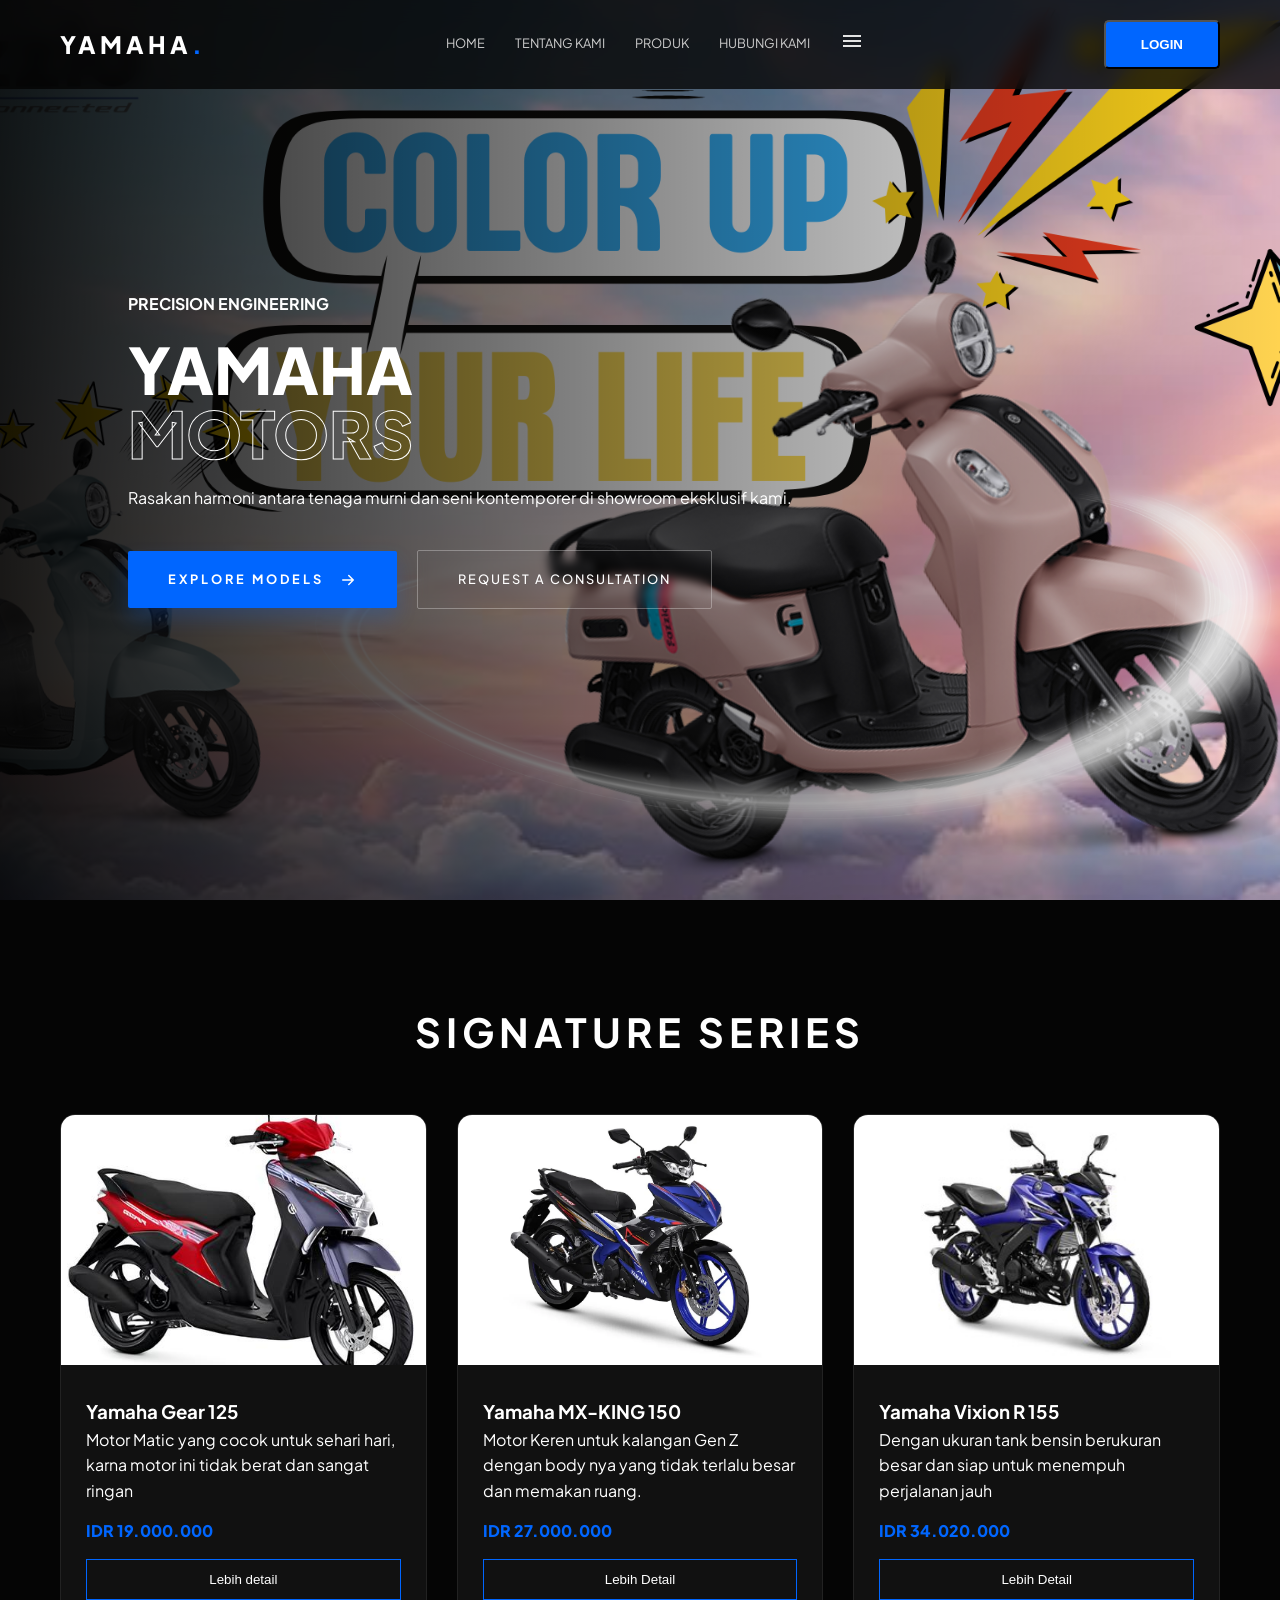
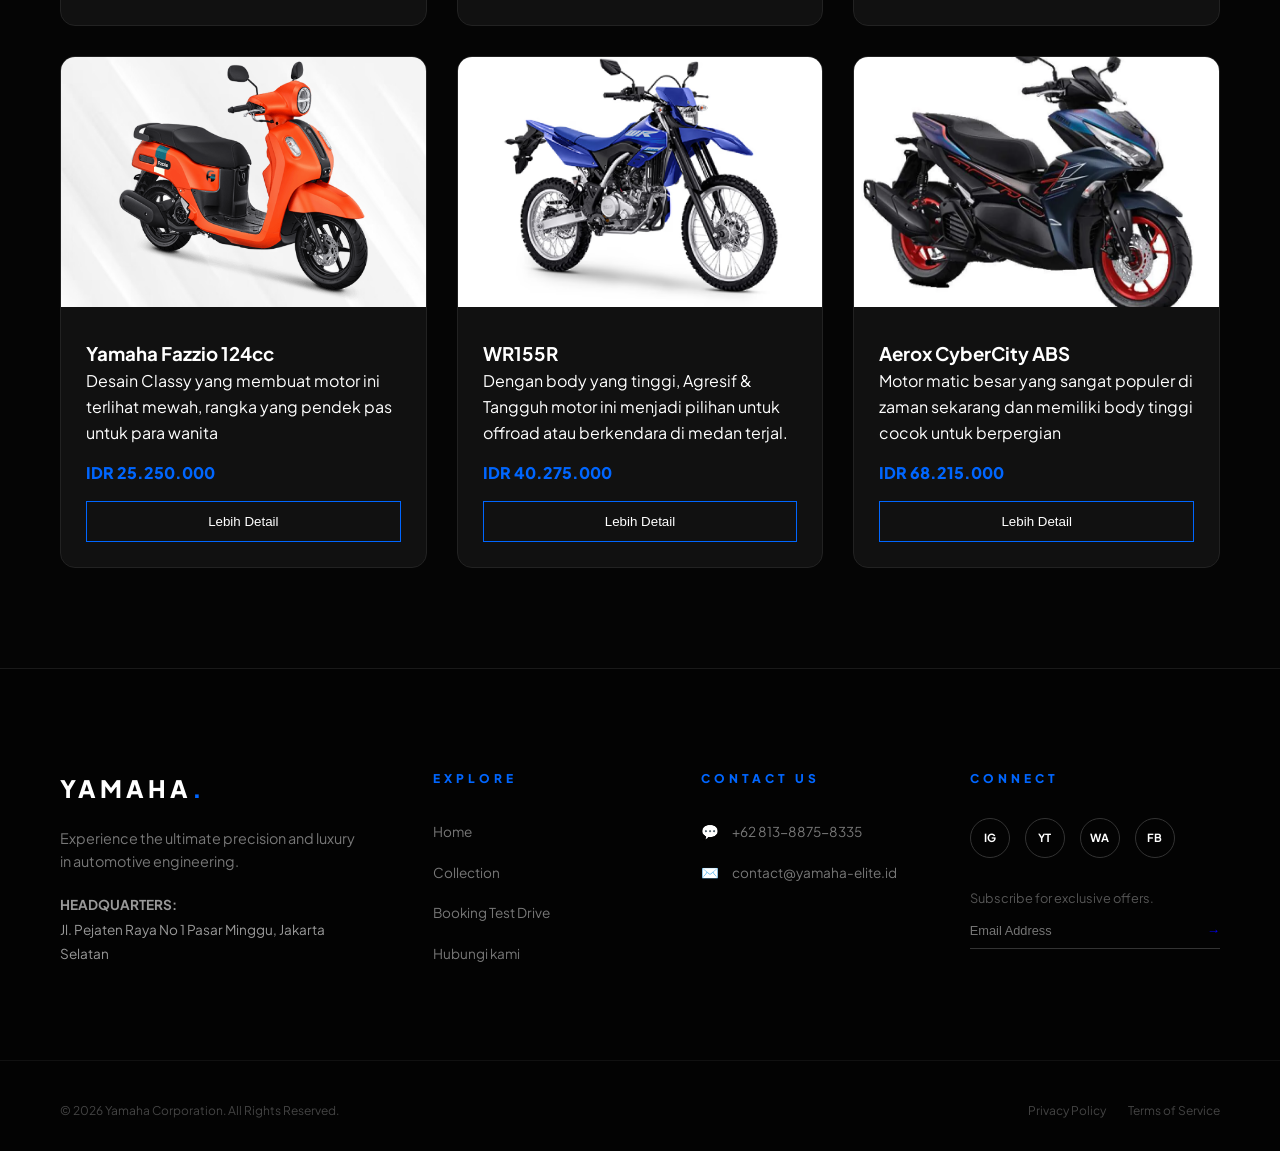
==== index.html @ 3f8aea3e "Add files via upload" ====
<!DOCTYPE html>
<html lang="id">
<head>
    <meta charset="UTF-8">
    <meta name="viewport" content="width=device-width, initial-scale=1.0">
    <title>Dealer Yamaha | Revs Up</title>
    <link rel="stylesheet" href="style.css">
    <link rel="icon" type="image/png" href="z gambar aset/Logo.png" >
    <link href="https://fonts.googleapis.com/css2?family=Plus+Jakarta+Sans:wght@300;400;700;800&display=swap" rel="stylesheet">
    <link rel="stylesheet" href="https://fonts.googleapis.com/css2?family=Material+Symbols+Outlined:opsz,wght,FILL,GRAD@20..48,100..700,0..1,-50..200&icon_names=menu" />
  
</head>
<body>

   <!-------------------------------------
    |          Navbar Web                |
    -------------------------------------->
    <nav class="navbar">
        <div class="nav-container">
            <div class="logo">YAMAHA<span>.</span></div>
            <ul class="nav-links">         
                <li class="hideOnMObile"><a href="#home">Home</a></li>
                <li class="hideOnMObile"><a href="indek.html">Tentang Kami</a></li>
                <li class="hideOnMObile"><a href="#catalog">Produk</a></li>
                <li class="hideOnMObile"><a href="https://linktr.ee/revsup">Hubungi Kami</a></li>
                <li class="hideOnDekstop" onclick = showSidebar()><a href="#"><svg xmlns="http://www.w3.org/2000/svg" height="24px" viewBox="0 -960 960 960" width="24px" fill="#e3e3e3"><path d="M120-240v-80h720v80H120Zm0-200v-80h720v80H120Zm0-200v-80h720v80H120Z"/></svg></a></li>
            </ul>
            <button class="btn-login hideOnMObile" id="btn-open">LOGIN</button>
        </div>
    </nav>

    <!-------------------------------------
    |          Sidebar Web in Mobile       |
    -------------------------------------->
    <nav class="sidebar"> 
        <ul>
                <li class="hideOnDekstop" onclick = hideSidebar()><a href="#"></a><svg xmlns="http://www.w3.org/2000/svg" height="24px" viewBox="0 -960 960 960" width="24px" fill="#e3e3e3"><path d="m256-200-56-56 224-224-224-224 56-56 224 224 224-224 56 56-224 224 224 224-56 56-224-224-224 224Z"/></svg><li>       
                <li ><a href="#home">Home</a></li>
                <li><a href="indek.html">Tentang Kami</a></li>
                <li><a href="#catalog">Produk</a></li>
                <li><a href="https://linktr.ee/revsup">Hubungi Kami</a></li>
        </ul>
            <button class="btn-login hideOnDekstop" id="btn-open">LOGIN</button>
    </nav>



    <!-------------------------------------
    |          Login MOdal                |
    -------------------------------------->
<div id="loginModal" class="modal">
  <div class="modal-content" id="ModalContent">
    <span class="close-btn">&times;</span>
        <div class="kartu-depan">  
                <h2>Login</h2>
                <input type="email" placeholder="Email" id="email" required>
                <input type="password" placeholder="Password" id="password" required>
                    <p>Belum punya akun?
                        <a href="#" onclick="flipcard()">Daftar</a>
                    </p>
                    <br>
            <button type="submit" class="login-submit" id="bisa-masuk">Masuk</button>
    </div>
  </div>
</div>


    <!---------------------------------------
    |          Tampilan Utama               |
    ---------------------------------------->
    <section class="hero" id="home">
        <div class="hero-overlay"></div>
        <div class="hero-content">
            <h4 class="tagline">PRECISION ENGINEERING</h4>
            <h1>YAMAHA <br> <span class="outline">MOTORS</span></h1>
            <p>Rasakan harmoni antara tenaga murni dan seni kontemporer di showroom eksklusif kami.</p>
           <div class="hero-btns">
             <a href="#catalog" class="btn-premium-cta">
                <span>EXPLORE MODELS</span>
                    <svg viewBox="0 0 24 24" fill="none" xmlns="http://www.w3.org/2000/svg">
                        <path d="M5 12H19M19 12L13 6M19 12L13 18" stroke="currentColor" 
                        stroke-width="2" stroke-linecap="round" stroke-linejoin="round"/>
                    </svg>
                    </a>
                <a href="#order" class="btn-outline-cta">REQUEST A CONSULTATION</a>
             </div>
        </div>
    </section>
    <!-----------------------------------------------
    |          End of Tampilan Utama                |
    ------------------------------------------------>



    <!--------------------------------------------
    |          Catalog Dan Produk                |
    --------------------------------------------->
    <section class="catalog" id="catalog">
        <div class="container">
            <h2 class="section-title">SIGNATURE SERIES</h2>
            <div class="product-grid">
                <div class="card">
                    <div class="card-img">
                        <img src="z gambar aset/yamaha gear 125 (1).jpeg" alt="YZF-R1M">
                    </div>
                    <div class="card-body">
                        <h3>Yamaha Gear 125</h3>
                        <p>Motor Matic yang cocok untuk sehari hari, karna motor ini tidak berat dan sangat ringan</p>
                        <span class="price">IDR 19.000.000</span>
                      <form action="https://www.yamaha-motor.co.id/product/gear-125/">
                        <button class="btn-buy" type="submit">Lebih detail</button>
                      </form>
                        
                    </div>
                </div>
                <div class="card">
                    <div class="card-img">
                        <img src="z gambar aset/MXKing150-Biru-ezgif.com-crop.jpg" alt="MT-09">
                    </div>
                    <div class="card-body">
                        <h3>Yamaha MX-KING 150</h3>
                        <p>Motor Keren untuk kalangan Gen Z dengan body nya yang tidak terlalu besar dan memakan ruang.</p>
                        <span class="price">IDR 27.000.000</span>
                        <form action="https://www.yamaha-motor.co.id/product/mx-king-150/?event=online&note=SEM&product=Filano">
                            <button class="btn-buy" type="submit">Lebih Detail</button>
                        </form>
                    </div>
                </div>
                <div class="card">
                    <div class="card-img">
                        <img src="z gambar aset/perubahan-penyegaran-yamaha-vixion_169.jpeg" alt="MT-09">
                    </div>
                    <div class="card-body">
                        <h3>Yamaha Vixion R 155</h3>
                        <p>Dengan ukuran tank bensin berukuran besar dan siap untuk menempuh perjalanan jauh</p>
                        <span class="price">IDR 34.020.000</span>
                        <form action="https://www.yamaha-motor.co.id/product/vixion/?event=online&note=SEM&product=Filano">
                            <button class="btn-buy">Lebih Detail</button>
                        </form>
                    </div>
                </div>
                <div class="card">
                    <div class="card-img">
                        <img src="z gambar aset/Faz-Neo-2.png" alt="MT-09">
                    </div>
                    <div class="card-body">
                        <h3>Yamaha Fazzio 124cc</h3>
                        <p>Desain Classy yang membuat motor ini terlihat mewah, rangka yang pendek pas untuk para wanita</p>
                        <span class="price">IDR 25.250.000</span>
                    <form action="https://www.yamaha-motor.co.id/product/aerox-alpha/">
                        <button class="btn-buy">Lebih Detail</button>
                    </form>
                    </div>
                </div>
                <div class="card">
                    <div class="card-img">
                        <img src="z gambar aset/yamaha-wr155-r-color-760606.avif" alt="MT-09">
                    </div>
                    <div class="card-body">
                        <h3>WR155R</h3>
                        <p>Dengan body yang tinggi, Agresif & Tangguh motor ini menjadi pilihan untuk offroad atau berkendara di medan terjal.</p>
                        <span class="price">IDR 40.275.000</span>
                      <form action="https://www.yamaha-motor.co.id/product/wr155r/">  
                        <button class="btn-buy">Lebih Detail</button>
                      </form>
                    </div>
                </div>
                <div class="card">
                    <div class="card-img">
                        <img src="z gambar aset/Aerox Turbo Alpha.webp" alt="MT-09">
                    </div>
                    <div class="card-body">
                        <h3>Aerox CyberCity ABS</h3>
                        <p>Motor matic besar yang sangat populer di zaman sekarang dan memiliki body tinggi cocok untuk berpergian</p>
                        <span class="price">IDR 68.215.000</span>
                       <form action="https://www.yamaha-motor.co.id/product/aerox-alpha/">
                        <button class="btn-buy">Lebih Detail</button>
                        </form>
                    </div>
                </div>
            </div>
        </div>
    </section>
    <!-------------------------------------
    |          End of Catalog             |
    -------------------------------------->


    <!--Pemesanan-->
   


    <!-------------------------------------------
    |          Footer dan Penutup               |
    --------------------------------------------->
<footer class="footer">
    <div class="container footer-container">
        <div class="footer-col brand-info">
            <div class="logo">YAMAHA<span>.</span></div>
            <p class="brand-tagline">Experience the ultimate precision and luxury in automotive engineering.</p>
            <div class="address-box">
                <p><strong>HEADQUARTERS:</strong></p>
                <p>Jl. Pejaten Raya No 1 Pasar Minggu, Jakarta Selatan</p>
            </div>
        </div>

        <div class="footer-col">
            <h4>EXPLORE</h4>
            <ul class="footer-links">
                <li><a href="#home">Home</a></li>
                <li><a href="#catalog">Collection</a></li>
                <li><a href="#order">Booking Test Drive</a></li>
                <li><a href="https://wa.me/6281388758335">Hubungi kami</a></li>
            </ul>
        </div>

        <div class="footer-col">
            <h4>CONTACT US</h4>
            <ul class="contact-list">
               
                <li>
                    <span class="icon">💬</span>
                    <a href="https://wa.me/6281388758335">+62 813-8875-8335</a>
                </li>
                <li>
                    <span class="icon">✉️</span>
                    <a href="mailto:contact@yamaha-elite.id">contact@yamaha-elite.id</a>
                </li>
            </ul>
        </div>

        <div class="footer-col">
            <h4>CONNECT</h4>
            <div class="social-icons">
                <a href="#" class="social-link" title="Instagram">IG</a>
                <a href="#" class="social-link" title="YouTube">YT</a>
                <a href="https://wa.me/6281388758835" class="social-link" title="WhatsApp">WA</a>
                <a href="#" class="social-link" title="Facebook">FB</a>
            </div>
            <p class="newsletter-text">Subscribe for exclusive offers.</p>
            <div class="newsletter-input">
                <input type="email" placeholder="Email Address">
                <button> <a href="https://wa.me/6281388758835">→</a></button>
            </div>
        </div>
    </div>

    <div class="footer-bottom">
        <div class="container bottom-flex">
            <p>&copy; 2026 Yamaha Corporation. All Rights Reserved.</p>
            <div class="legal-links">
                <a href="#">Privacy Policy</a>
                <a href="#">Terms of Service</a>
            </div>
        </div>
    </div>
</footer>

    

    <!-------------------------------------
    |          Area JavaSricpt              |
    -------------------------------------->

   
    <script src="xml.js"></script>
    <script src="xlm.js"></script>
</script>
</body>
</html>
---- style.css ----
/* Responsive Mobile */
/* Dekstop or Laptop */
@media (max-width: 1024px){
    .hideOnMObile {
        display: none;
    }
}

/* Tablets */
@media (max-width: 600px){
    
}

/* Mobile Phone */
@media (max-width: 600px){
    .hideOnDekstop {
        display: none;
    }
    .hero-content {
        flex-direction: column;
    }
    .footer {
        grid-template-columns: 1fr;
        gap: 40px;
    }
    .bottom-flex {
        flex-direction: column;
        gap: 20px;
        text-align: center;
    }
}

:root {
    --blue: #0066ff;
    --dark: #050505;
    --gray: #111;
    --text: #fff;
    --biru: #
}

* { 
    margin: 0;
    padding: 0;
    box-sizing: border-box;
}

html {
    scroll-behavior: smooth;
}

body {
    font-family: 'Plus Jakarta Sans', sans-serif;
    background-color: var(--dark);
    color: var(--text);
    line-height: 1.6;
}
.container { max-width: 1200px; 
    margin: 0 auto; 
    padding: 0 20px; 
}

/* Navbar */
.navbar {
    position: fixed; 
    top: 0; 
    width: 100%;
    z-index: 1000;
    padding: 20px 0;
    background: rgba(5, 5, 5, 0.8); 
    backdrop-filter: blur(10px);
}
.nav-container {
    display: flex; 
    justify-content: space-between; 
    align-items: center;
    max-width: 1200px; 
    margin: 0 auto; 
    padding: 0 20px;
}
.logo {
    font-weight: 800;
    letter-spacing: 4px; 
    font-size: 1.5rem; 
}
.logo span {
    color: var(--blue)
}
.nav-links {
    display: flex;
    list-style: none;
    gap: 30px; 
}
.nav-links a {
    text-decoration: none;
    color: #ccc;
    font-size: 0.8rem; 
    text-transform: uppercase; 
    transition: 0.3s; 
}
.nav-links a:hover {
    color: var(--blue); 
}
.btn-login{
    background: var(--blue); 
    color: #fff;
    padding: 15px 35px; 
    text-decoration: none;
    font-weight: 700;
    border-radius: 5px;
    display: inline-block;
}

/* Sidebar Nav */
.sidebar {
    position: fixed;
    top: 0;
    right: 0;
    height: 100vh;
    width: 250px;
    z-index: 9999;
    background: rgba(5, 5, 5, 0.8);
    backdrop-filter: blur(10px);
    display: none;
    flex-direction: column;
    align-items: flex-start;
    justify-content: flex-start;
}

.sidebar ul {
    width: 100%;
    list-style: none;
    flex-direction: column;
    margin-top: 100%;
    margin-left: 50px;
}

.sidebar a {
    width: 100%;
    text-decoration: none;
    gap: 10px;
    color: var(--text);
}

.sidebar li {
    margin-bottom: 50px;
}

.sidebar button {
    margin-left: 50px;
}



/*Login modal */
/* Sembunyikan modal secara default */
.modal {
 display: none; 
  position: fixed;
  z-index: 9999;
  left: 0;
  top: 0;
  width: 100%;
  height: 100%;
  backdrop-filter: blur(8px);
  perspective: 1200px;
}

/* Kotak Form di tengah */
.modal-content {
  background: #00000071;
  margin: 10% auto;
  padding: 40px;
  width: 90%;
  max-width: 400px;
  border-radius: 24px; 
  position: relative;
  box-shadow: 0 20px 25px -5px rgba(0, 0, 0, 0.2), 0 10px 10px -5px rgba(0, 0, 0, 0.1);
  border: 1px solid rgba(255, 255, 255, 0.3);
  animation: modalSlideUp 0.4s ease-out;
  transition: transform 0.6s cubic-bezier(0.4, 0, 0.2, 1);
  transform-style: preserve-3d;
}

.is-flipped {
    transform: rotateY('180deg');
}

.modal-content h2 {
    color: #ffffff;
    font-family: 'Segoe UI', Tahoma, Geneva, Verdana, sans-serif;
    font-weight: 700;
    text-align: center;
    margin-bottom: 25px;
    letter-spacing: -0.5px;
}

@keyframes modalSlideUp {
  0% { opacity: 0; transform: scale(0.8) translateY(30px); }
  100% { opacity: 1; transform: scale(1) translateY(0); }
}


/* Tombol Close (X) */
.close-btn {
  position: absolute;
  right: 15px;
  top: 10px;
  font-size: 30px;
  cursor: pointer;
  color: var(--text);
}

/* Input */
.modal-content input {
  width: 100%;
  padding: 0.8rem;
  margin: 10px 0;
  box-sizing: border-box;
  font-size: 16px;
  transition: all 0.3s ease;
  background-color: #f8fafc;
  border: none;
  border-radius: 9px;
}

.modal-content input:focus {
    outline: none;
    border-color: #333;
    background-color: #fff;
    box-shadow: 0 0 4px rgba(0, 0, 0, 0.2);
}

.login-submit {
    background: var(--blue); 
    color: #fff;
    padding: 15px 35px; 
    text-decoration: none;
    font-weight: 700;
    border-radius: 10px;
    display: inline-block;
    transition: transform 0.2s, box-shadow 0.2s;
    
}

.login-submit:hover {
    transform: translateY(-2px);
    box-shadow: 0 10px 15px -3px rgba(59, 130, 246, 0.4);
}

p a  {
    color: var(--gray);
    font-family: 'Segoe UI', Tahoma, Geneva, Verdana, sans-serif;
    color: #0066ff;
    text-decoration: none;
}


/******************************
    Tampilan Utama - Hero Area
*******************************/
.hero {
    height: 100vh;
    display: flex;
    align-items: center;
    background: url('z\ gambar\ aset/Haiqal.png') center/cover no-repeat;
    position: relative; 
    min-height: 80vh;
    background-position: top;
}
.hero-overlay {
    position: absolute; 
    top: 0; 
    left: 0; 
    width: 100%; 
    height: 100%;
    background: linear-gradient(to right, rgba(0,0,0,0.9), transparent);
}
.hero-content {
    position: relative; 
    z-index: 2; 
    padding-left: 10%; 
}
.hero-content h1 {
    font-size: clamp(2rem, 5vw, 4rem); 
    font-weight: 800; 
    line-height: 1; 
    margin: 20px 0; 
}
.outline {
    -webkit-text-stroke: 1px #fff;
    color: transparent; 
    }
.btn-primary { 
    background: var(--blue); color: #fff; 
    padding: 15px 35px; 
    text-decoration: none; 
    font-weight: 700;
    border-radius: 5px;
    display: inline-block;
}

/* Container Tombol */
.hero-btns {
    display: flex;
    gap: 20px;
    align-items: center;
    margin-top: 40px;
    max-height: 80vh;
}

/* Tombol Utama (Solid Blue Glow) */
.btn-premium-cta {
    position: relative;
    display: flex;
    align-items: center;
    gap: 15px;
    background: var(--blue);
    color: #fff;
    padding: 18px 40px;
    text-decoration: none;
    font-size: 0.8rem;
    font-weight: 700;
    letter-spacing: 3px;
    border-radius: 2px; /* Sedikit lengkung saja agar terlihat tegas */
    transition: all 0.4s cubic-bezier(0.25, 1, 0.5, 1);
    box-shadow: 0 10px 20px rgba(0, 102, 255, 0.2);
}
.btn-premium-cta svg {
    width: 18px;
    transition: transform 0.4s ease;
}
.btn-premium-cta:hover {
    transform: translateY(-5px);
    background: #0052cc;
    box-shadow: 0 15px 30px rgba(0, 102, 255, 0.4);
}
.btn-premium-cta:hover svg {
    transform: translateX(8px);
}

/* Tombol Kedua (Outline Minimalis) */
.btn-outline-cta {
    padding: 18px 40px;
    border: 1px solid rgba(255, 255, 255, 0.3);
    color: #fff;
    text-decoration: none;
    font-size: 0.8rem;
    font-weight: 500;
    letter-spacing: 2px;
    border-radius: 2px;
    transition: all 0.4s ease;
    backdrop-filter: blur(5px);
    
}
.btn-outline-cta:hover {
    background: #fff;
    color: #000;
    border-color: #fff;
}


/******************
    Catalog Area
*******************/
.catalog {
    padding: 100px 0; 
    background: var(--dark);
}

.section-title {text-align: center; 
    font-size: 2.5rem;
     margin-bottom: 50px;
      letter-spacing: 5px;
}

.product-grid {
    display: grid;
    grid-template-columns: repeat(auto-fit, minmax(300px, 1fr));
    gap: 30px;
}

.card {
    background: var(--gray);
    border-radius: 15px;
    overflow: hidden;
    border: 1px solid #222; 
}

.card-img img {
     width: 100%; 
    height: 250px;
    object-fit: cover;
    transition: all 0.3s ease;
}

.card-img img:hover {
    transform: scale(1.05);
}

.card-body {
    padding: 25px;
}
.price {
    display: block;
    color: var(--blue);
    font-weight: 800;
    margin: 15px 0;
}
.btn-buy {
    width: 100%;
    padding: 12px;
    background: transparent; 
    border: 1px solid var(--blue); 
    color: #fff;
    cursor: pointer;
    transition: 0.3s;
}
.btn-buy:hover {
    background: var(--blue);
}

/* Order Section */
.order {
    padding: 100px 0;
     background: #080808;

}
.order-flex {display: flex;
    flex-wrap: wrap; 
    gap: 50px;
     align-items: center;
}
.order-info {
    flex: 1;
}
.order-info h2 {
    font-size: 4rem;
    line-height: 1; 
}
.order-form {
    flex: 1; 
    background: var(--gray); 
    padding: 40px; 
    border-radius: 20px; 
}
.order-form input, .order-form select {
    width: 100%; 
    padding: 15px; 
    margin-bottom: 20px;
    background: #1a1a1a;
    border: none;
    color: #fff;
}
.btn-submit {
    width: 100%;
    padding: 15px;
    background: var(--blue);
    border: none;
    color: #fff; 
    font-weight: 700;
    cursor: pointer; 
}

/*****************
    FOOTER STYLES 
******************/
.footer {
    background-color: #030303;
    color: #fff;
    padding: 100px 0 30px;
    border-top: 1px solid #1a1a1a;
}

.footer-container {
    display: grid;
    grid-template-columns: 1.5fr 1fr 1fr 1.2fr;
    gap: 60px;
    margin-bottom: 80px;
}

.footer-col h4 {
    font-size: 0.75rem;
    letter-spacing: 4px;
    text-transform: uppercase;
    margin-bottom: 30px;
    color: var(--blue);
    font-weight: 800;
}

.brand-tagline {
    color: #777;
    font-size: 0.9rem;
    margin: 20px 0;
    max-width: 300px;
}

.address-box p {
    color: #999;
    font-size: 0.85rem;
    line-height: 1.8;
}

/* Links & Lists */
.footer-links, .contact-list {
    list-style: none;
}

.footer-links li, .contact-list li {
    margin-bottom: 15px;
}

.footer-links a, .contact-list a {
    text-decoration: none;
    color: #777;
    font-size: 0.85rem;
    transition: 0.3s ease;
}

.footer-links a:hover, .contact-list a:hover {
    color: var(--blue);
    padding-left: 5px;
}

.contact-list .icon {
    margin-right: 10px;
    font-size: 0.9rem;
}

/* Social Icons */
.social-icons {
    display: flex;
    gap: 15px;
    margin-bottom: 30px;
}

.social-link {
    width: 40px;
    height: 40px;
    border: 1px solid #333;
    display: flex;
    align-items: center;
    justify-content: center;
    border-radius: 50%;
    color: #fff;
    text-decoration: none;
    font-size: 0.7rem;
    font-weight: bold;
    transition: 0.3s;
}

.social-link:hover {
    background: var(--blue);
    border-color: var(--blue);
    transform: translateY(-5px);
}

/* Newsletter Input */
.newsletter-text {
    font-size: 0.8rem;
    color: #555;
    margin-bottom: 15px;
}

.newsletter-input {
    display: flex;
    border-bottom: 1px solid #333;
    padding-bottom: 10px;
}

.newsletter-input input {
    background: transparent;
    border: none;
    color: #fff;
    width: 100%;
    font-size: 0.8rem;
}

.newsletter-input input:focus {
     outline: none; 
}

.newsletter-input button  {
    background: transparent;
    border: none;
    color: var(--blue);
    cursor: pointer;
    font-weight: bold;
    text-decoration: none;
}

.newsletter-input button a {
    text-decoration: none;
}

/* copyright */
.footer-bottom {
    border-top: 1px solid #111;
    padding-top: 40px;
}

.bottom-flex {
    display: flex;
    justify-content: space-between;
    align-items: center;
    font-size: 0.75rem;
    color: #444;
}

.legal-links a {
    color: #444;
    text-decoration: none;
    margin-left: 20px;
    transition: 0.3s;
}

.legal-links a:hover { color: #fff; }
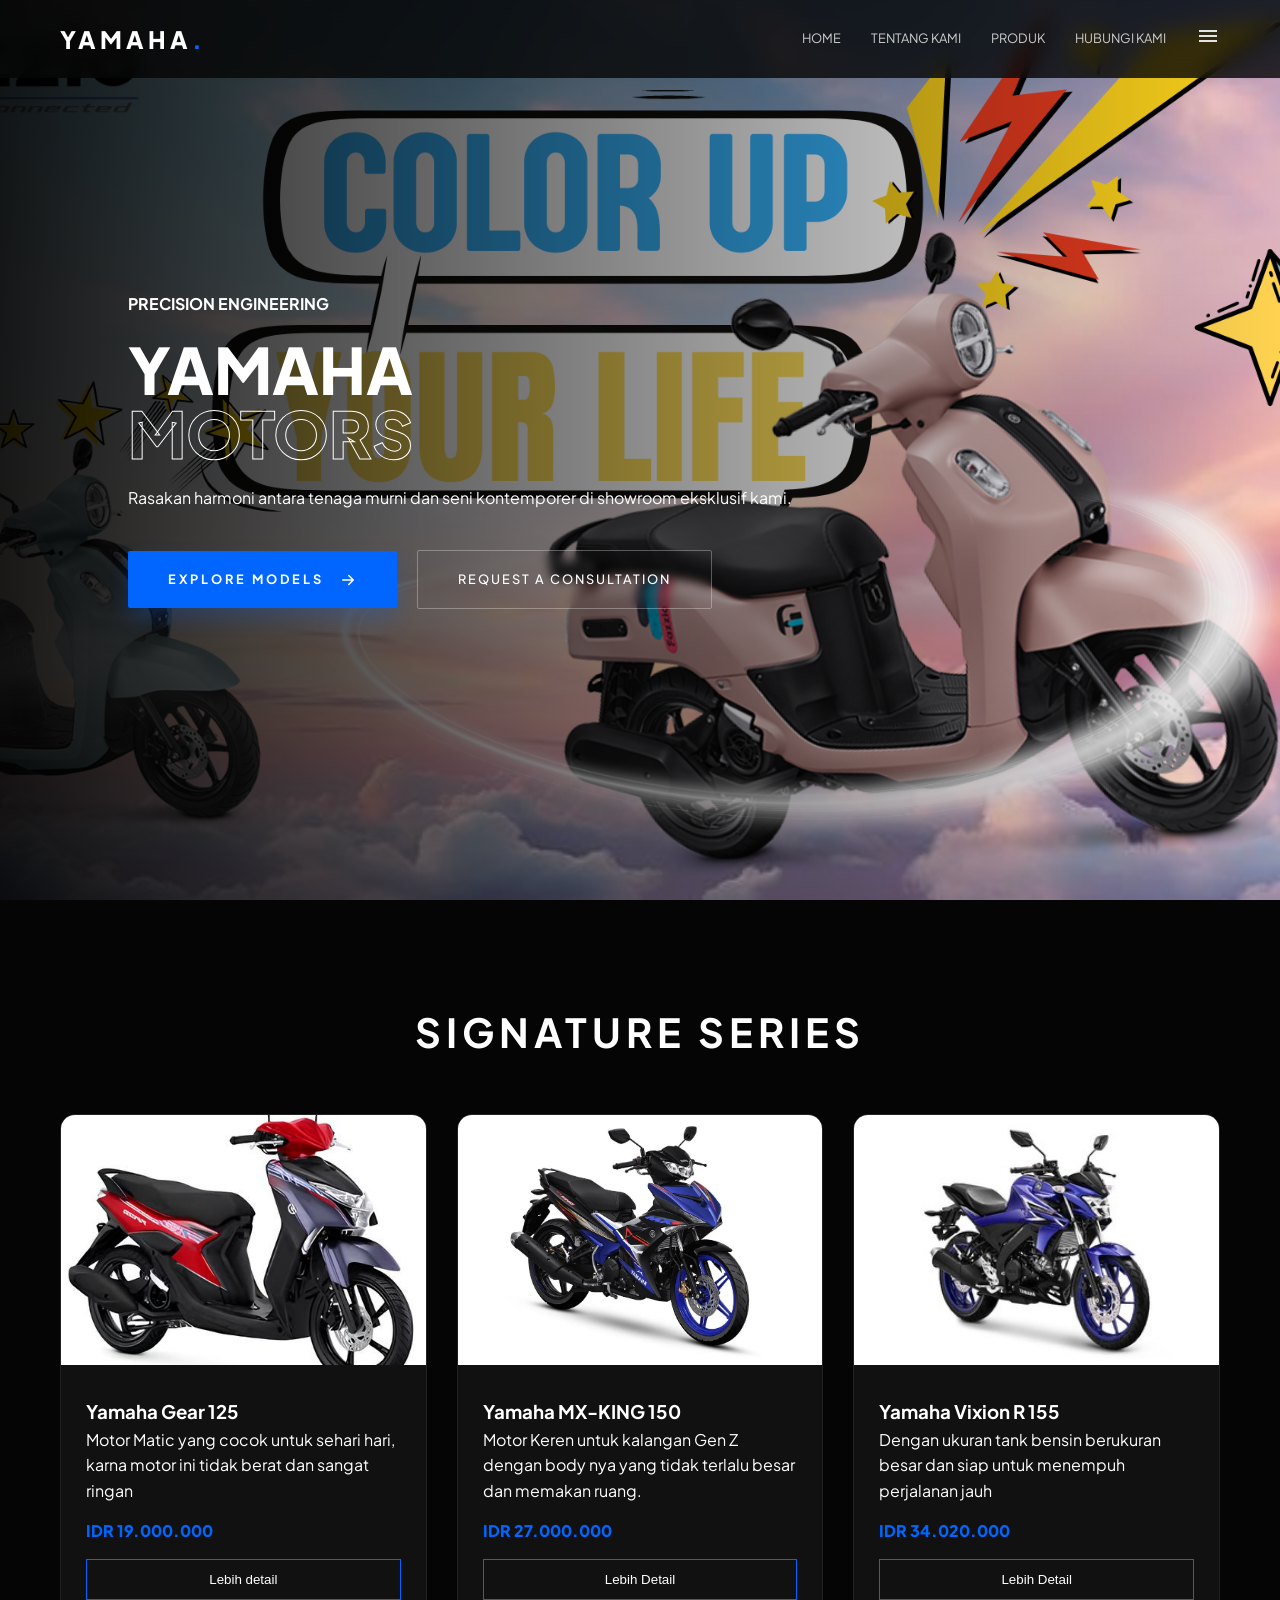
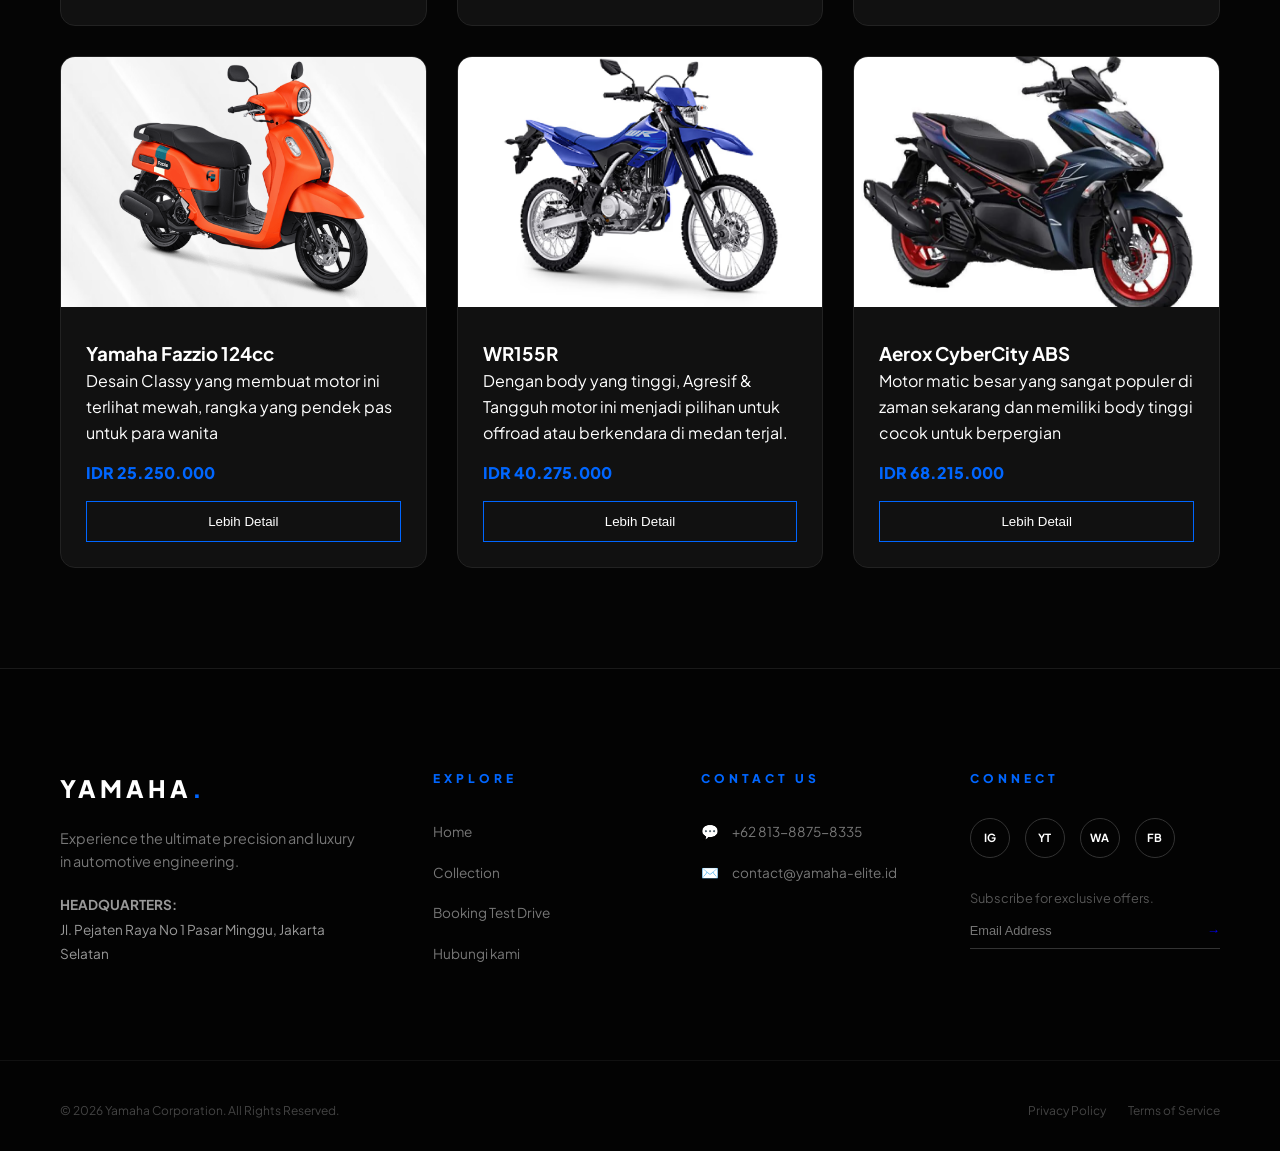
==== commit b1590f42: "Add files via upload" ====
--- a/index.html
+++ b/index.html
@@ -25,7 +25,7 @@
                 <li class="hideOnMObile"><a href="https://linktr.ee/revsup">Hubungi Kami</a></li>
                 <li class="hideOnDekstop" onclick = showSidebar()><a href="#"><svg xmlns="http://www.w3.org/2000/svg" height="24px" viewBox="0 -960 960 960" width="24px" fill="#e3e3e3"><path d="M120-240v-80h720v80H120Zm0-200v-80h720v80H120Zm0-200v-80h720v80H120Z"/></svg></a></li>
             </ul>
-            <button class="btn-login hideOnMObile" id="btn-open">LOGIN</button>
+            
         </div>
     </nav>
 
@@ -40,29 +40,12 @@
                 <li><a href="#catalog">Produk</a></li>
                 <li><a href="https://linktr.ee/revsup">Hubungi Kami</a></li>
         </ul>
-            <button class="btn-login hideOnDekstop" id="btn-open">LOGIN</button>
+            
     </nav>
 
 
 
-    <!-------------------------------------
-    |          Login MOdal                |
-    -------------------------------------->
-<div id="loginModal" class="modal">
-  <div class="modal-content" id="ModalContent">
-    <span class="close-btn">&times;</span>
-        <div class="kartu-depan">  
-                <h2>Login</h2>
-                <input type="email" placeholder="Email" id="email" required>
-                <input type="password" placeholder="Password" id="password" required>
-                    <p>Belum punya akun?
-                        <a href="#" onclick="flipcard()">Daftar</a>
-                    </p>
-                    <br>
-            <button type="submit" class="login-submit" id="bisa-masuk">Masuk</button>
-    </div>
-  </div>
-</div>
+ 
 
 
     <!---------------------------------------
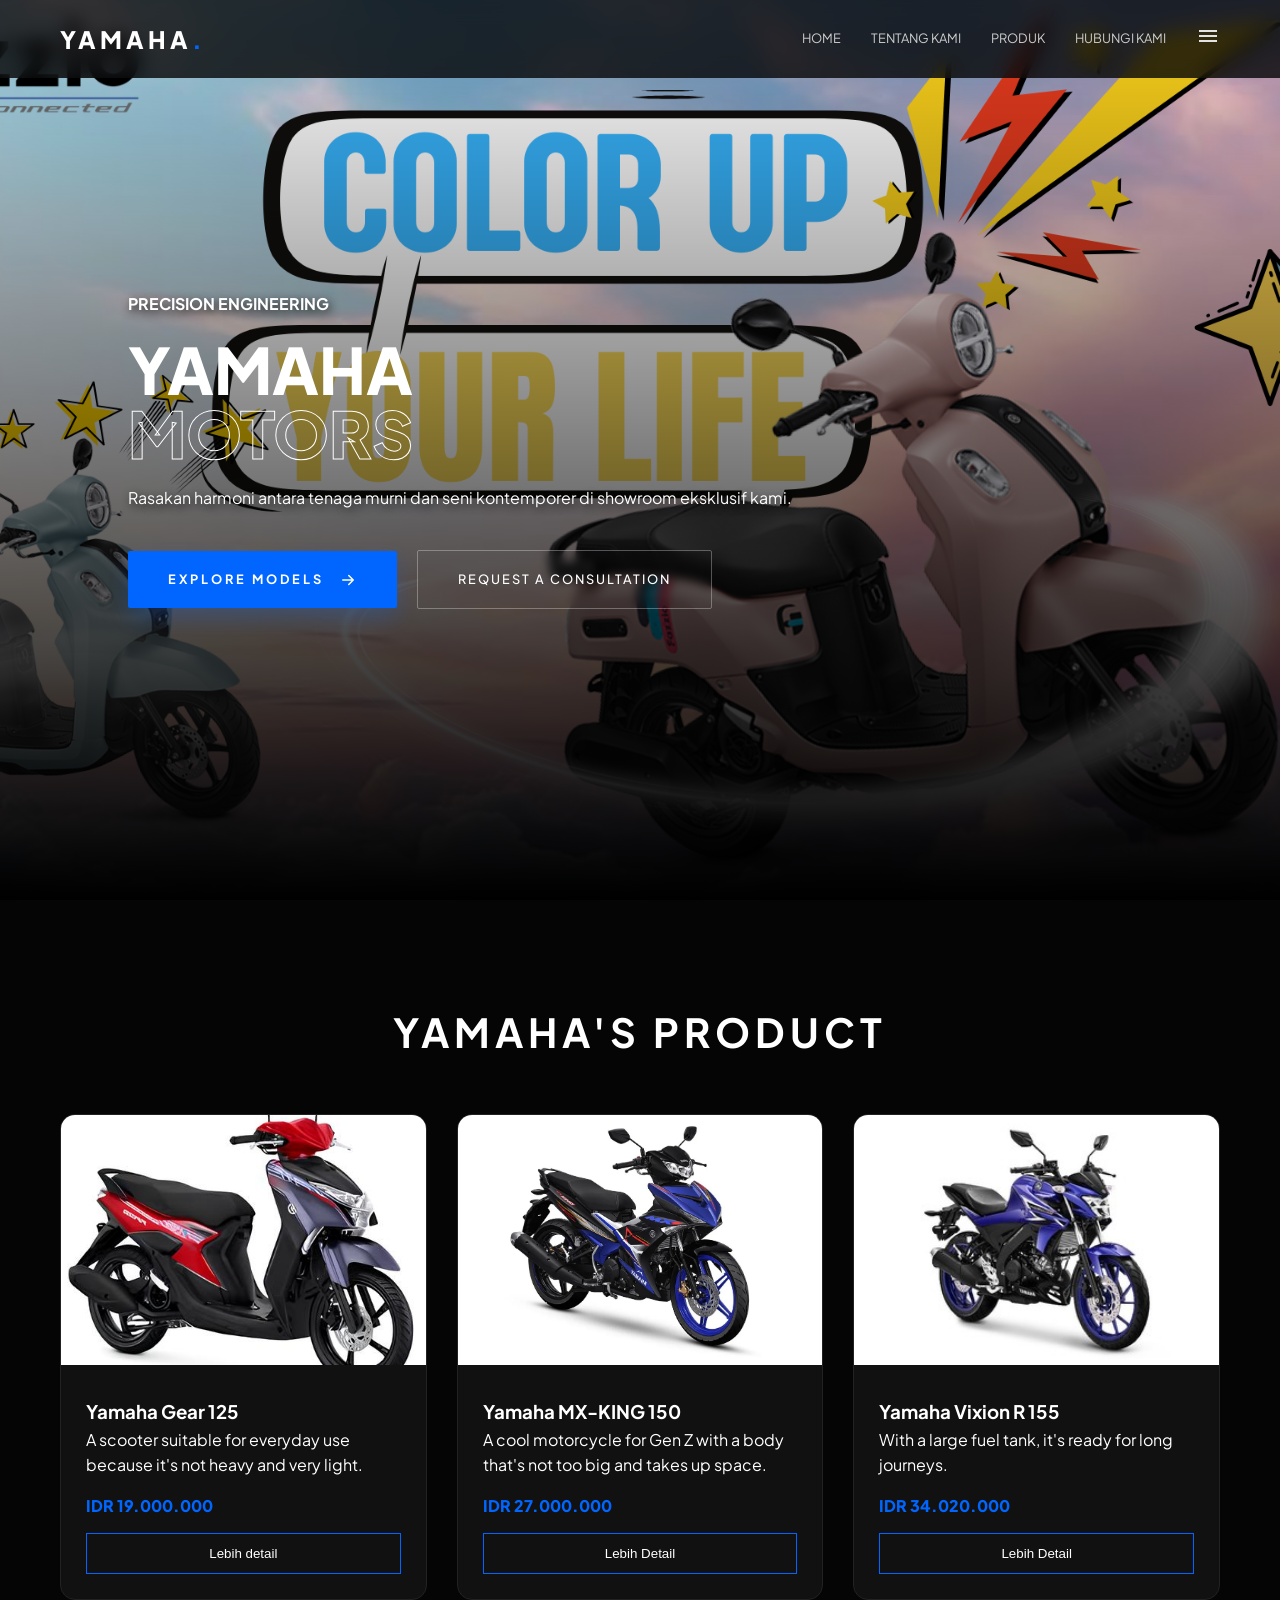
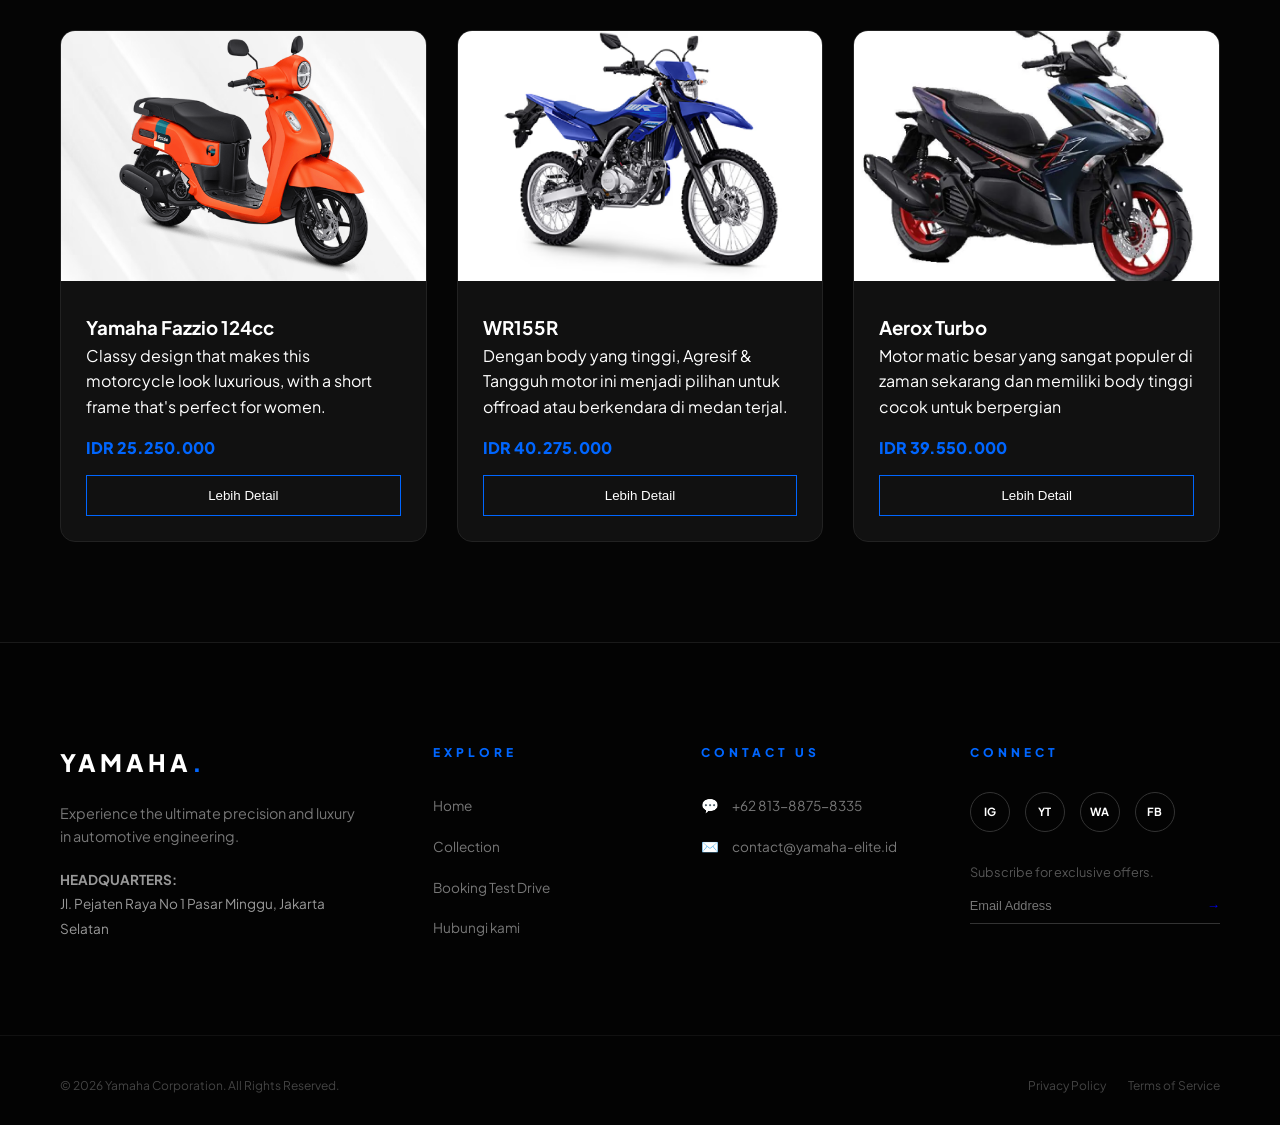
==== commit 352e9940: "Add files via upload" ====
--- a/index.html
+++ b/index.html
@@ -52,11 +52,18 @@
     |          Tampilan Utama               |
     ---------------------------------------->
     <section class="hero" id="home">
-        <div class="hero-overlay"></div>
+        <div data-show="show" class="hero-overlay">
+             <img src="z gambar aset/Haiqal.png" alt="">
+       </div> 
+        <div data-show="hidden" class="hero-overlay">
+             <img src="z gambar aset/CyberCity ABS_20260326_215004_0000.png" alt="">
+       </div> 
         <div class="hero-content">
             <h4 class="tagline">PRECISION ENGINEERING</h4>
             <h1>YAMAHA <br> <span class="outline">MOTORS</span></h1>
             <p>Rasakan harmoni antara tenaga murni dan seni kontemporer di showroom eksklusif kami.</p>
+           
+            
            <div class="hero-btns">
              <a href="#catalog" class="btn-premium-cta">
                 <span>EXPLORE MODELS</span>
@@ -80,7 +87,7 @@
     --------------------------------------------->
     <section class="catalog" id="catalog">
         <div class="container">
-            <h2 class="section-title">SIGNATURE SERIES</h2>
+            <h2 class="section-title">YAMAHA'S PRODUCT</h2>
             <div class="product-grid">
                 <div class="card">
                     <div class="card-img">
@@ -88,7 +95,7 @@
                     </div>
                     <div class="card-body">
                         <h3>Yamaha Gear 125</h3>
-                        <p>Motor Matic yang cocok untuk sehari hari, karna motor ini tidak berat dan sangat ringan</p>
+                        <p>A scooter suitable for everyday use because it's not heavy and very light.</p>
                         <span class="price">IDR 19.000.000</span>
                       <form action="https://www.yamaha-motor.co.id/product/gear-125/">
                         <button class="btn-buy" type="submit">Lebih detail</button>
@@ -102,7 +109,7 @@
                     </div>
                     <div class="card-body">
                         <h3>Yamaha MX-KING 150</h3>
-                        <p>Motor Keren untuk kalangan Gen Z dengan body nya yang tidak terlalu besar dan memakan ruang.</p>
+                        <p>A cool motorcycle for Gen Z with a body that's not too big and takes up space.</p>
                         <span class="price">IDR 27.000.000</span>
                         <form action="https://www.yamaha-motor.co.id/product/mx-king-150/?event=online&note=SEM&product=Filano">
                             <button class="btn-buy" type="submit">Lebih Detail</button>
@@ -115,7 +122,7 @@
                     </div>
                     <div class="card-body">
                         <h3>Yamaha Vixion R 155</h3>
-                        <p>Dengan ukuran tank bensin berukuran besar dan siap untuk menempuh perjalanan jauh</p>
+                        <p>With a large fuel tank, it's ready for long journeys. </p>
                         <span class="price">IDR 34.020.000</span>
                         <form action="https://www.yamaha-motor.co.id/product/vixion/?event=online&note=SEM&product=Filano">
                             <button class="btn-buy">Lebih Detail</button>
@@ -128,7 +135,7 @@
                     </div>
                     <div class="card-body">
                         <h3>Yamaha Fazzio 124cc</h3>
-                        <p>Desain Classy yang membuat motor ini terlihat mewah, rangka yang pendek pas untuk para wanita</p>
+                        <p>Classy design that makes this motorcycle look luxurious, with a short frame that's perfect for women. </p>
                         <span class="price">IDR 25.250.000</span>
                     <form action="https://www.yamaha-motor.co.id/product/aerox-alpha/">
                         <button class="btn-buy">Lebih Detail</button>
@@ -153,9 +160,9 @@
                         <img src="z gambar aset/Aerox Turbo Alpha.webp" alt="MT-09">
                     </div>
                     <div class="card-body">
-                        <h3>Aerox CyberCity ABS</h3>
+                        <h3>Aerox Turbo</h3>
                         <p>Motor matic besar yang sangat populer di zaman sekarang dan memiliki body tinggi cocok untuk berpergian</p>
-                        <span class="price">IDR 68.215.000</span>
+                        <span class="price">IDR 39.550.000</span>
                        <form action="https://www.yamaha-motor.co.id/product/aerox-alpha/">
                         <button class="btn-buy">Lebih Detail</button>
                         </form>
--- a/style.css
+++ b/style.css
@@ -1,25 +1,26 @@
 /* Responsive Mobile */
 /* Dekstop or Laptop */
-@media (max-width: 1024px){
-    .hideOnMObile {
+@media (max-width: 1024px) {
+     .hideOnMObile {
         display: none;
     }
-}
+    
+}
+    
 
 /* Tablets */
-@media (max-width: 600px){
-    
-}
-
-/* Mobile Phone */
-@media (max-width: 600px){
+@media (max-width: 753px){
+   
+}
+
+
+
+/*Mobile Phone */
+@media only screen and (max-width: 600px) {
     .hideOnDekstop {
         display: none;
     }
-    .hero-content {
-        flex-direction: column;
-    }
-    .footer {
+    .footer-container {
         grid-template-columns: 1fr;
         gap: 40px;
     }
@@ -151,108 +152,7 @@
 
 
 
-/*Login modal */
-/* Sembunyikan modal secara default */
-.modal {
- display: none; 
-  position: fixed;
-  z-index: 9999;
-  left: 0;
-  top: 0;
-  width: 100%;
-  height: 100%;
-  backdrop-filter: blur(8px);
-  perspective: 1200px;
-}
-
-/* Kotak Form di tengah */
-.modal-content {
-  background: #00000071;
-  margin: 10% auto;
-  padding: 40px;
-  width: 90%;
-  max-width: 400px;
-  border-radius: 24px; 
-  position: relative;
-  box-shadow: 0 20px 25px -5px rgba(0, 0, 0, 0.2), 0 10px 10px -5px rgba(0, 0, 0, 0.1);
-  border: 1px solid rgba(255, 255, 255, 0.3);
-  animation: modalSlideUp 0.4s ease-out;
-  transition: transform 0.6s cubic-bezier(0.4, 0, 0.2, 1);
-  transform-style: preserve-3d;
-}
-
-.is-flipped {
-    transform: rotateY('180deg');
-}
-
-.modal-content h2 {
-    color: #ffffff;
-    font-family: 'Segoe UI', Tahoma, Geneva, Verdana, sans-serif;
-    font-weight: 700;
-    text-align: center;
-    margin-bottom: 25px;
-    letter-spacing: -0.5px;
-}
-
-@keyframes modalSlideUp {
-  0% { opacity: 0; transform: scale(0.8) translateY(30px); }
-  100% { opacity: 1; transform: scale(1) translateY(0); }
-}
-
-
-/* Tombol Close (X) */
-.close-btn {
-  position: absolute;
-  right: 15px;
-  top: 10px;
-  font-size: 30px;
-  cursor: pointer;
-  color: var(--text);
-}
-
-/* Input */
-.modal-content input {
-  width: 100%;
-  padding: 0.8rem;
-  margin: 10px 0;
-  box-sizing: border-box;
-  font-size: 16px;
-  transition: all 0.3s ease;
-  background-color: #f8fafc;
-  border: none;
-  border-radius: 9px;
-}
-
-.modal-content input:focus {
-    outline: none;
-    border-color: #333;
-    background-color: #fff;
-    box-shadow: 0 0 4px rgba(0, 0, 0, 0.2);
-}
-
-.login-submit {
-    background: var(--blue); 
-    color: #fff;
-    padding: 15px 35px; 
-    text-decoration: none;
-    font-weight: 700;
-    border-radius: 10px;
-    display: inline-block;
-    transition: transform 0.2s, box-shadow 0.2s;
-    
-}
-
-.login-submit:hover {
-    transform: translateY(-2px);
-    box-shadow: 0 10px 15px -3px rgba(59, 130, 246, 0.4);
-}
-
-p a  {
-    color: var(--gray);
-    font-family: 'Segoe UI', Tahoma, Geneva, Verdana, sans-serif;
-    color: #0066ff;
-    text-decoration: none;
-}
+
 
 
 /******************************
@@ -262,29 +162,63 @@
     height: 100vh;
     display: flex;
     align-items: center;
-    background: url('z\ gambar\ aset/Haiqal.png') center/cover no-repeat;
+    
     position: relative; 
     min-height: 80vh;
     background-position: top;
 }
-.hero-overlay {
+.hero-overlay::before {
+    content: '';
+    width: 100%;
+    height: 100%;
+    position: absolute;
+    background-image: linear-gradient(to top, black, transparent);
+}
+.hero-overlay img {
+    background-position: center;
+    background-repeat: no-repeat;
+    background-size: cover;
+    width: 100%;
+    height: 100%;
+    object-fit: cover;
+}
+.hero-overlay[data-show="show"] {
+    opacity: 1;
+}
+.hero-overlay[data-show="hidden"] {
+    z-index: -1;
+    opacity: 0;
+}
+
+.hero-overlay  {
     position: absolute; 
     top: 0; 
-    left: 0; 
+    left: 0px; 
     width: 100%; 
     height: 100%;
     background: linear-gradient(to right, rgba(0,0,0,0.9), transparent);
+    transition: opacity 1000ms;
 }
 .hero-content {
     position: relative; 
     z-index: 2; 
     padding-left: 10%; 
 }
+.hero-content p {
+    margin-bottom: 16px;
+}
+
 .hero-content h1 {
     font-size: clamp(2rem, 5vw, 4rem); 
     font-weight: 800; 
     line-height: 1; 
     margin: 20px 0; 
+}
+.hero-content h4 {
+    text-shadow: 2px 3px 10px var(--gray);
+}
+.hero-content p {
+    text-shadow: 2px 3px 9px var(--gray);
 }
 .outline {
     -webkit-text-stroke: 1px #fff;
@@ -613,5 +547,7 @@
     transition: 0.3s;
 }
 
-.legal-links a:hover { color: #fff; }
-
+.legal-links a:hover {
+     color: #fff; 
+}
+
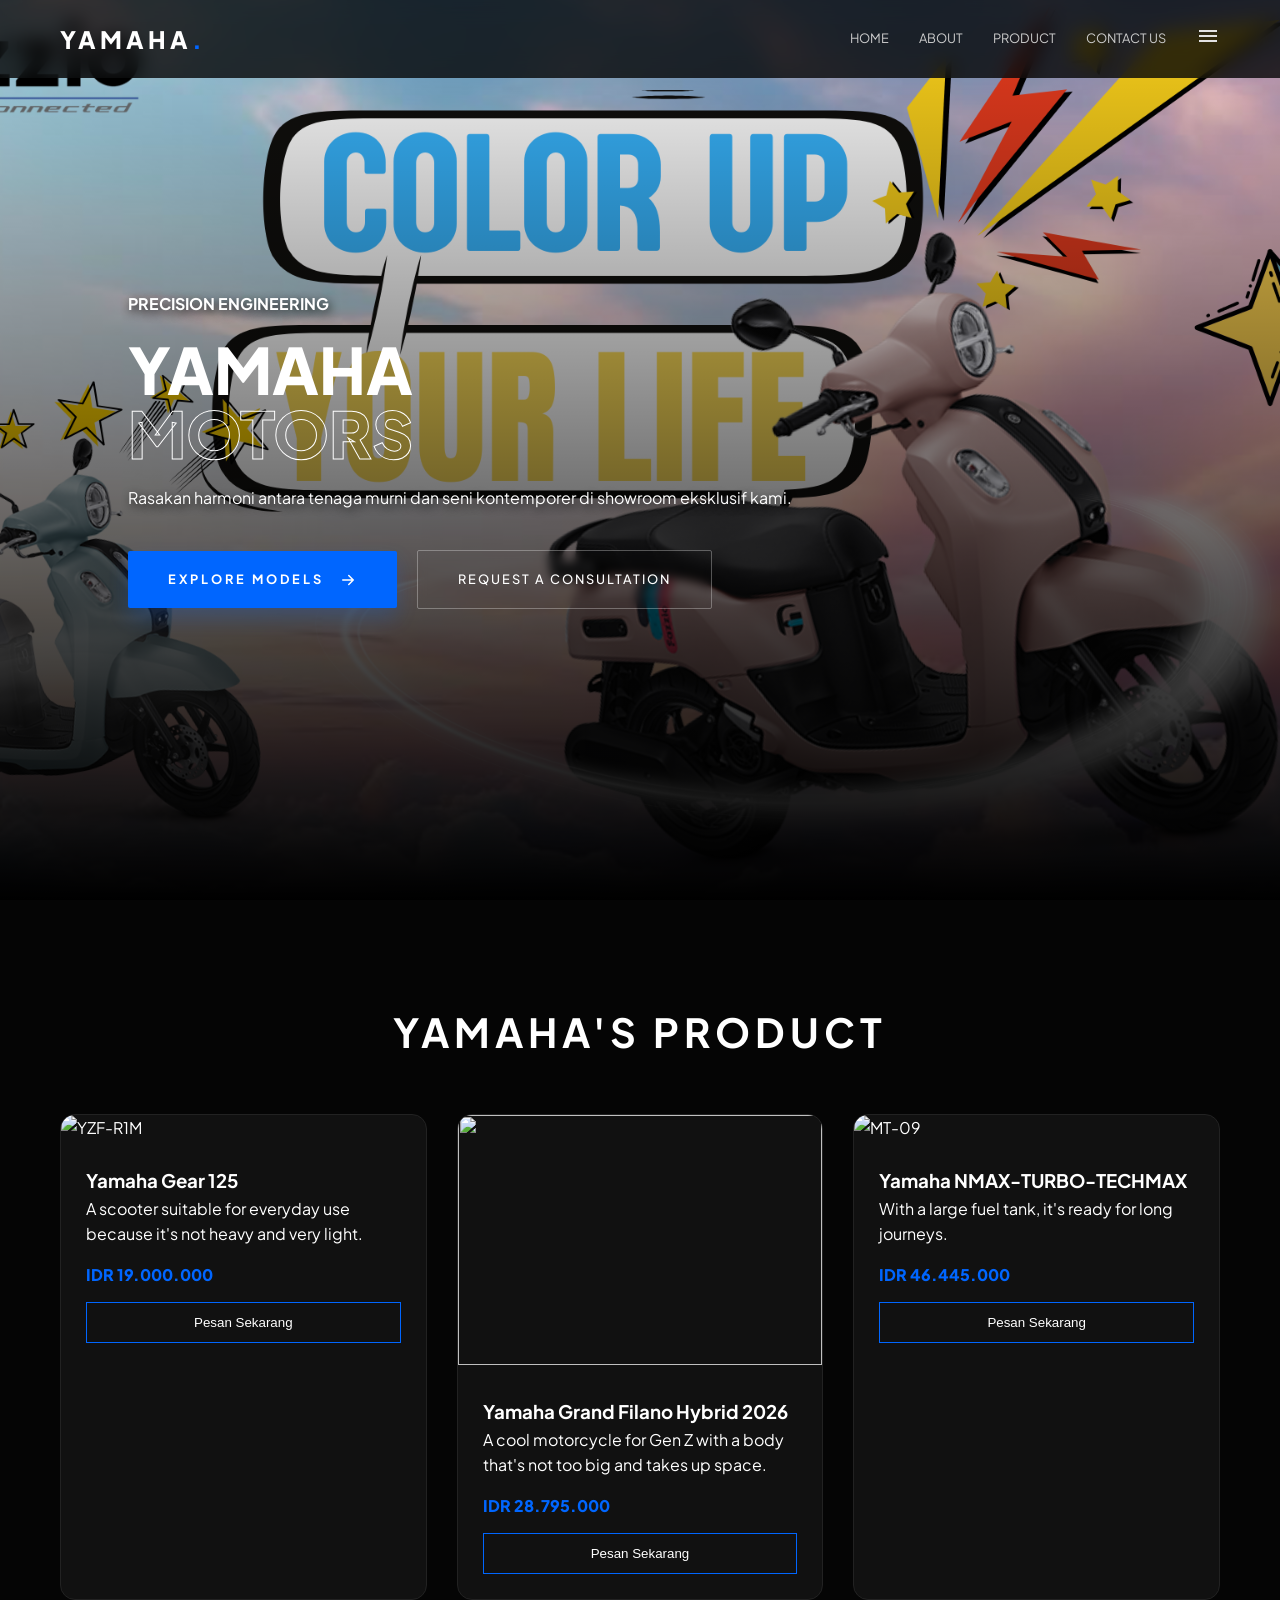
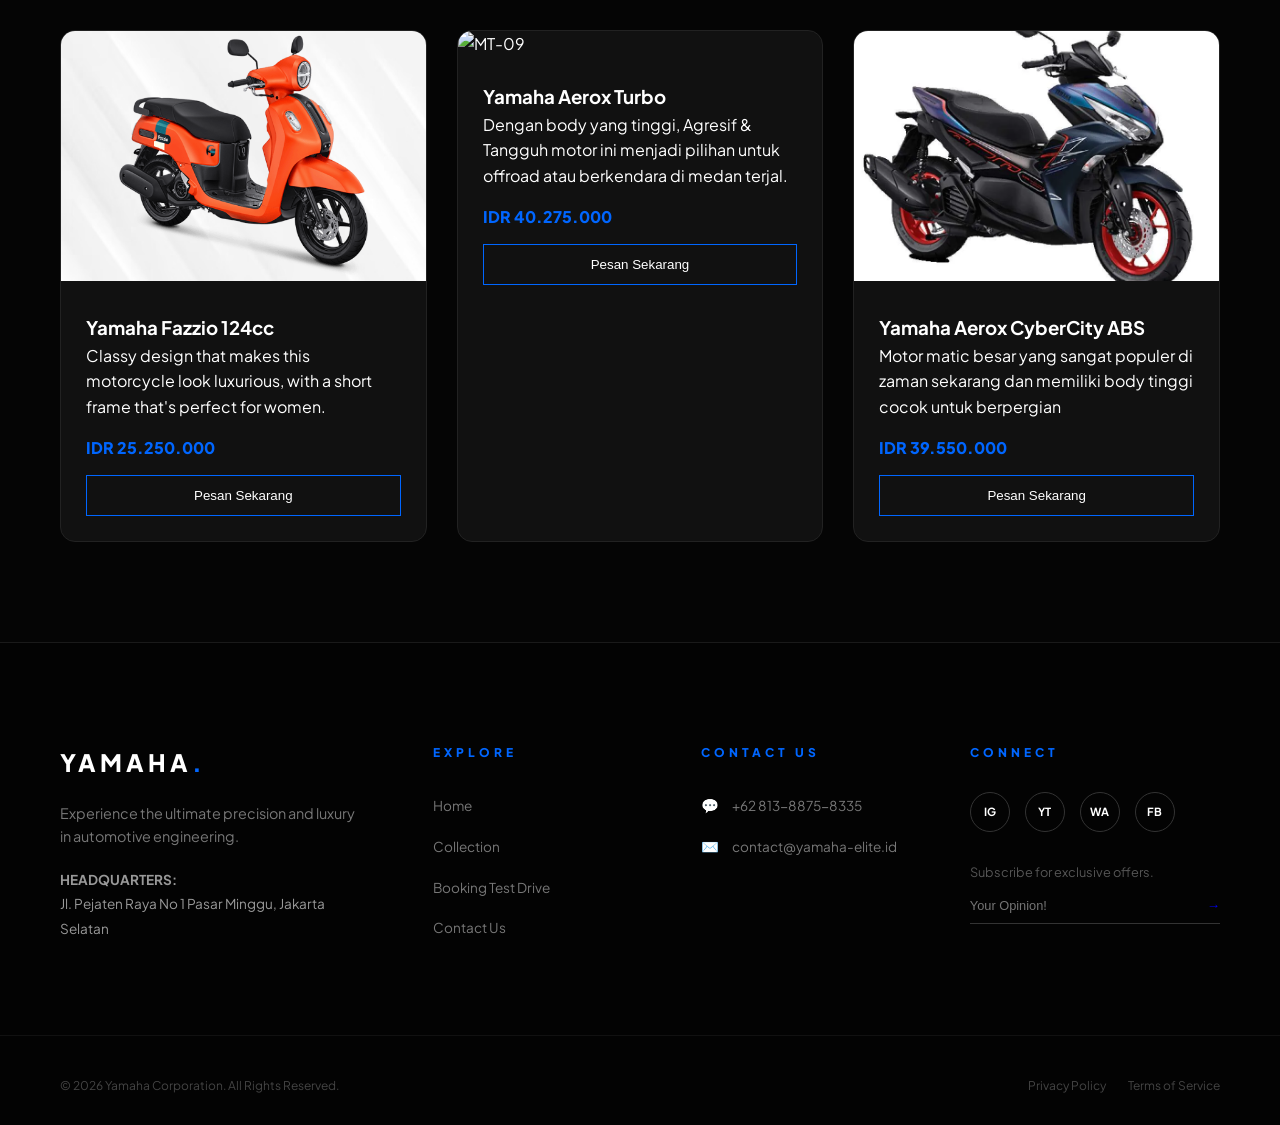
==== commit 1a9ce6a1: "Add files via upload" ====
--- a/index.html
+++ b/index.html
@@ -20,9 +20,9 @@
             <div class="logo">YAMAHA<span>.</span></div>
             <ul class="nav-links">         
                 <li class="hideOnMObile"><a href="#home">Home</a></li>
-                <li class="hideOnMObile"><a href="indek.html">Tentang Kami</a></li>
-                <li class="hideOnMObile"><a href="#catalog">Produk</a></li>
-                <li class="hideOnMObile"><a href="https://linktr.ee/revsup">Hubungi Kami</a></li>
+                <li class="hideOnMObile"><a href="indek.html">About</a></li>
+                <li class="hideOnMObile"><a href="#catalog">Product</a></li>
+                <li class="hideOnMObile"><a href="https://linktr.ee/revsup">Contact Us</a></li>
                 <li class="hideOnDekstop" onclick = showSidebar()><a href="#"><svg xmlns="http://www.w3.org/2000/svg" height="24px" viewBox="0 -960 960 960" width="24px" fill="#e3e3e3"><path d="M120-240v-80h720v80H120Zm0-200v-80h720v80H120Zm0-200v-80h720v80H120Z"/></svg></a></li>
             </ul>
             
@@ -36,9 +36,9 @@
         <ul>
                 <li class="hideOnDekstop" onclick = hideSidebar()><a href="#"></a><svg xmlns="http://www.w3.org/2000/svg" height="24px" viewBox="0 -960 960 960" width="24px" fill="#e3e3e3"><path d="m256-200-56-56 224-224-224-224 56-56 224 224 224-224 56 56-224 224 224 224-56 56-224-224-224 224Z"/></svg><li>       
                 <li ><a href="#home">Home</a></li>
-                <li><a href="indek.html">Tentang Kami</a></li>
-                <li><a href="#catalog">Produk</a></li>
-                <li><a href="https://linktr.ee/revsup">Hubungi Kami</a></li>
+                <li><a href="indek.html">About</a></li>
+                <li><a href="#catalog">Product</a></li>
+                <li><a href="https://linktr.ee/revsup">Contact Us</a></li>
         </ul>
             
     </nav>
@@ -72,7 +72,7 @@
                         stroke-width="2" stroke-linecap="round" stroke-linejoin="round"/>
                     </svg>
                     </a>
-                <a href="#order" class="btn-outline-cta">REQUEST A CONSULTATION</a>
+                <a href="https://forms.gle/PxFcBy1FNF5qsNrUA" class="btn-outline-cta">REQUEST A CONSULTATION</a>
              </div>
         </div>
     </section>
@@ -91,41 +91,41 @@
             <div class="product-grid">
                 <div class="card">
                     <div class="card-img">
-                        <img src="z gambar aset/yamaha gear 125 (1).jpeg" alt="YZF-R1M">
+                        <img src="z gambar aset/GEAR-125-ULTIMA-1.png" alt="YZF-R1M">
                     </div>
                     <div class="card-body">
                         <h3>Yamaha Gear 125</h3>
                         <p>A scooter suitable for everyday use because it's not heavy and very light.</p>
                         <span class="price">IDR 19.000.000</span>
-                      <form action="https://www.yamaha-motor.co.id/product/gear-125/">
-                        <button class="btn-buy" type="submit">Lebih detail</button>
+                      <form action="https://forms.gle/PxFcBy1FNF5qsNrUA">
+                        <button class="btn-buy" type="submit">Pesan Sekarang</button>
                       </form>
                         
                     </div>
                 </div>
                 <div class="card">
                     <div class="card-img">
-                        <img src="z gambar aset/MXKing150-Biru-ezgif.com-crop.jpg" alt="MT-09">
-                    </div>
-                    <div class="card-body">
-                        <h3>Yamaha MX-KING 150</h3>
+                        <img src="z gambar aset/fillano motar.jpeg">
+                    </div>
+                    <div class="card-body">
+                        <h3>Yamaha Grand Filano Hybrid 2026 </h3>
                         <p>A cool motorcycle for Gen Z with a body that's not too big and takes up space.</p>
-                        <span class="price">IDR 27.000.000</span>
-                        <form action="https://www.yamaha-motor.co.id/product/mx-king-150/?event=online&note=SEM&product=Filano">
-                            <button class="btn-buy" type="submit">Lebih Detail</button>
+                        <span class="price">IDR 28.795.000</span>
+                        <form action="https://forms.gle/PxFcBy1FNF5qsNrUA">
+                            <button class="btn-buy" type="submit">Pesan Sekarang</button>
                         </form>
                     </div>
                 </div>
                 <div class="card">
                     <div class="card-img">
-                        <img src="z gambar aset/perubahan-penyegaran-yamaha-vixion_169.jpeg" alt="MT-09">
-                    </div>
-                    <div class="card-body">
-                        <h3>Yamaha Vixion R 155</h3>
+                        <img src="z gambar aset/NMAX-TURBO-TECHMAX.jpg" alt="MT-09">
+                    </div>
+                    <div class="card-body">
+                        <h3>Yamaha NMAX-TURBO-TECHMAX</h3>
                         <p>With a large fuel tank, it's ready for long journeys. </p>
-                        <span class="price">IDR 34.020.000</span>
-                        <form action="https://www.yamaha-motor.co.id/product/vixion/?event=online&note=SEM&product=Filano">
-                            <button class="btn-buy">Lebih Detail</button>
+                        <span class="price">IDR 46.445.000</span>
+                        <form action="https://forms.gle/PxFcBy1FNF5qsNrUA">
+                            <button class="btn-buy">Pesan Sekarang</button>
                         </form>
                     </div>
                 </div>
@@ -137,21 +137,21 @@
                         <h3>Yamaha Fazzio 124cc</h3>
                         <p>Classy design that makes this motorcycle look luxurious, with a short frame that's perfect for women. </p>
                         <span class="price">IDR 25.250.000</span>
-                    <form action="https://www.yamaha-motor.co.id/product/aerox-alpha/">
-                        <button class="btn-buy">Lebih Detail</button>
+                    <form action="https://forms.gle/PxFcBy1FNF5qsNrUA">
+                        <button class="btn-buy">Pesan Sekarang</button>
                     </form>
                     </div>
                 </div>
                 <div class="card">
                     <div class="card-img">
-                        <img src="z gambar aset/yamaha-wr155-r-color-760606.avif" alt="MT-09">
-                    </div>
-                    <div class="card-body">
-                        <h3>WR155R</h3>
+                        <img src="z gambar aset/alpha-turbo.png" alt="MT-09">
+                    </div>
+                    <div class="card-body">
+                        <h3>Yamaha Aerox Turbo</h3>
                         <p>Dengan body yang tinggi, Agresif & Tangguh motor ini menjadi pilihan untuk offroad atau berkendara di medan terjal.</p>
                         <span class="price">IDR 40.275.000</span>
-                      <form action="https://www.yamaha-motor.co.id/product/wr155r/">  
-                        <button class="btn-buy">Lebih Detail</button>
+                      <form action="https://forms.gle/PxFcBy1FNF5qsNrUA">  
+                        <button class="btn-buy">Pesan Sekarang</button>
                       </form>
                     </div>
                 </div>
@@ -160,11 +160,11 @@
                         <img src="z gambar aset/Aerox Turbo Alpha.webp" alt="MT-09">
                     </div>
                     <div class="card-body">
-                        <h3>Aerox Turbo</h3>
+                        <h3>Yamaha Aerox CyberCity ABS</h3>
                         <p>Motor matic besar yang sangat populer di zaman sekarang dan memiliki body tinggi cocok untuk berpergian</p>
                         <span class="price">IDR 39.550.000</span>
                        <form action="https://www.yamaha-motor.co.id/product/aerox-alpha/">
-                        <button class="btn-buy">Lebih Detail</button>
+                        <button class="btn-buy">Pesan Sekarang</button>
                         </form>
                     </div>
                 </div>
@@ -199,8 +199,8 @@
             <ul class="footer-links">
                 <li><a href="#home">Home</a></li>
                 <li><a href="#catalog">Collection</a></li>
-                <li><a href="#order">Booking Test Drive</a></li>
-                <li><a href="https://wa.me/6281388758335">Hubungi kami</a></li>
+                <li><a href="https://forms.gle/PxFcBy1FNF5qsNrUA">Booking Test Drive</a></li>
+                <li><a href="https://wa.me/6281388758335">Contact Us</a></li>
             </ul>
         </div>
 
@@ -229,8 +229,8 @@
             </div>
             <p class="newsletter-text">Subscribe for exclusive offers.</p>
             <div class="newsletter-input">
-                <input type="email" placeholder="Email Address">
-                <button> <a href="https://wa.me/6281388758835">→</a></button>
+                <input type="email" placeholder="Your Opinion!">
+                <button> <a href="https://wa.me/6281388758335">→</a></button>
             </div>
         </div>
     </div>
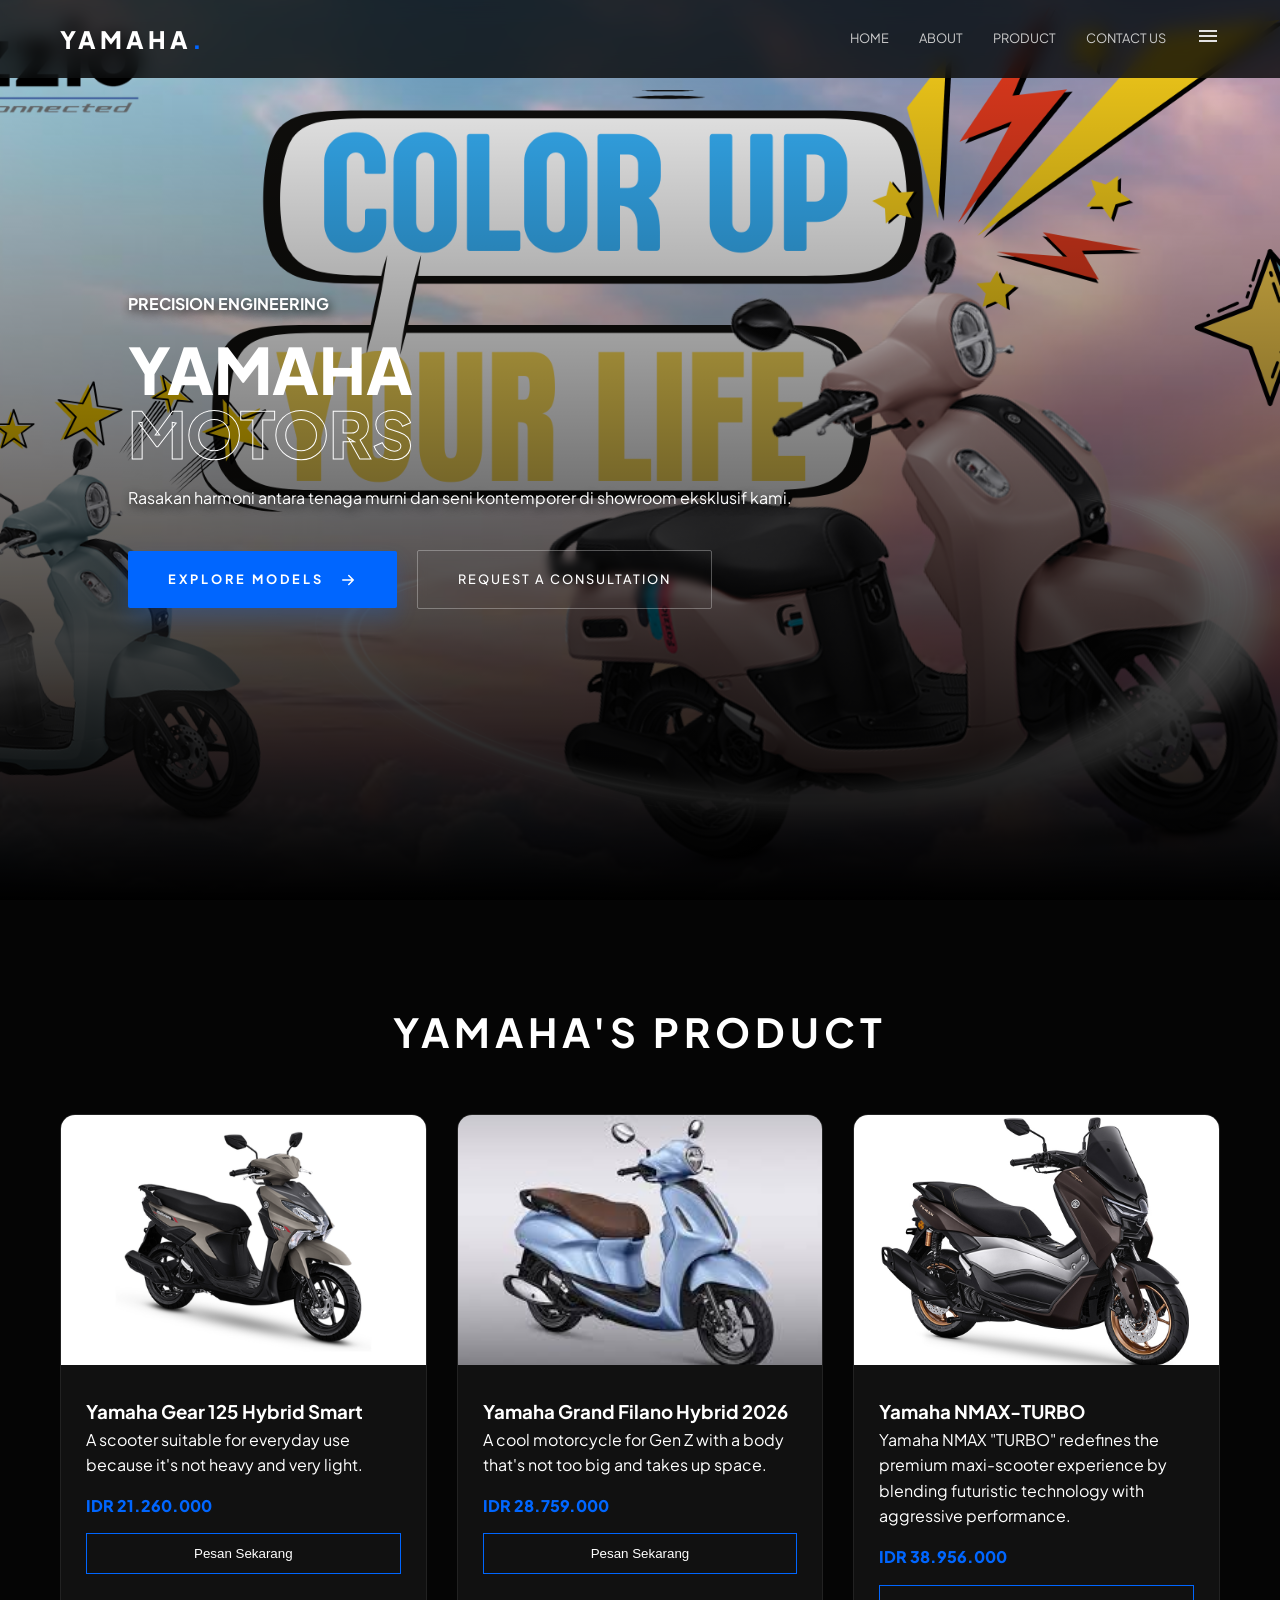
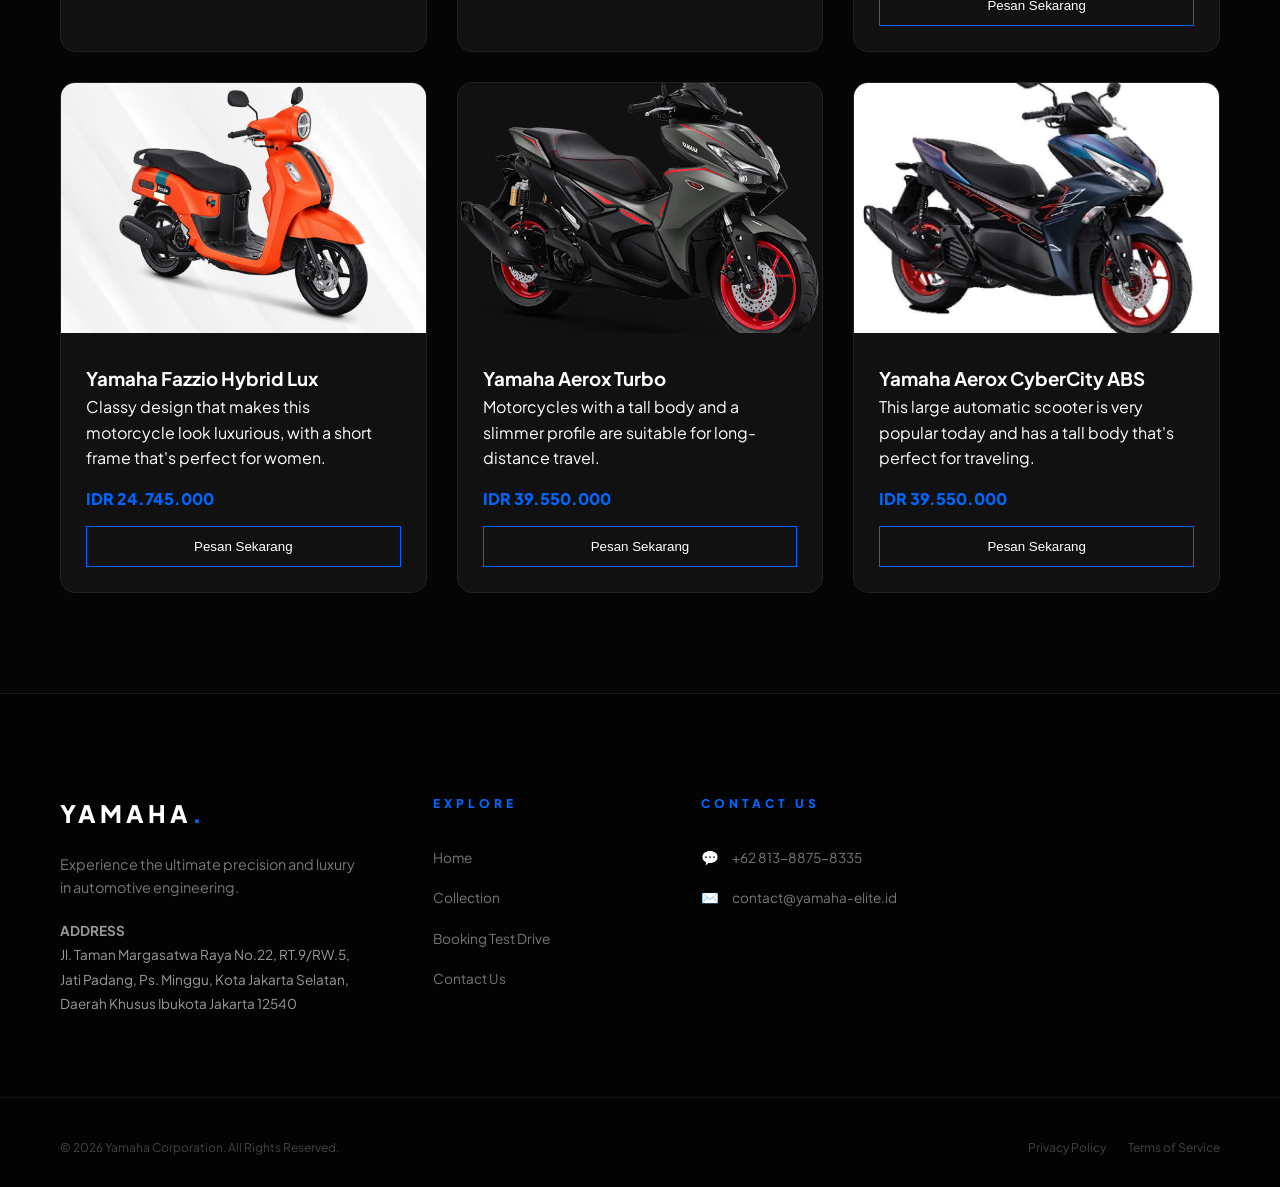
==== commit dd114992: "Add files via upload" ====
--- a/index.html
+++ b/index.html
@@ -44,10 +44,6 @@
     </nav>
 
 
-
- 
-
-
     <!---------------------------------------
     |          Tampilan Utama               |
     ---------------------------------------->
@@ -57,6 +53,9 @@
        </div> 
         <div data-show="hidden" class="hero-overlay">
              <img src="z gambar aset/CyberCity ABS_20260326_215004_0000.png" alt="">
+       </div> 
+        <div data-show="hidden" class="hero-overlay">
+             <img src="z gambar aset/headline web.jpeg" alt="">
        </div> 
         <div class="hero-content">
             <h4 class="tagline">PRECISION ENGINEERING</h4>
@@ -91,12 +90,12 @@
             <div class="product-grid">
                 <div class="card">
                     <div class="card-img">
-                        <img src="z gambar aset/GEAR-125-ULTIMA-1.png" alt="YZF-R1M">
-                    </div>
-                    <div class="card-body">
-                        <h3>Yamaha Gear 125</h3>
+                        <img src="z gambar aset/GEAR-125-ULTIMA-1.png" alt="yamaha GEAR-125-ULTIMA" title="YAMAHA GEAR-125-ULTIMA">
+                    </div>
+                    <div class="card-body">
+                        <h3>Yamaha Gear 125 Hybrid Smart</h3>
                         <p>A scooter suitable for everyday use because it's not heavy and very light.</p>
-                        <span class="price">IDR 19.000.000</span>
+                        <span class="price">IDR 21.260.000</span>
                       <form action="https://forms.gle/PxFcBy1FNF5qsNrUA">
                         <button class="btn-buy" type="submit">Pesan Sekarang</button>
                       </form>
@@ -105,12 +104,12 @@
                 </div>
                 <div class="card">
                     <div class="card-img">
-                        <img src="z gambar aset/fillano motar.jpeg">
+                        <img src="z gambar aset/fillano motar.jpeg" alt="yamaha Grand Fillano" title="YAMAHA Grand Fillano">
                     </div>
                     <div class="card-body">
                         <h3>Yamaha Grand Filano Hybrid 2026 </h3>
                         <p>A cool motorcycle for Gen Z with a body that's not too big and takes up space.</p>
-                        <span class="price">IDR 28.795.000</span>
+                        <span class="price">IDR 28.759.000</span>
                         <form action="https://forms.gle/PxFcBy1FNF5qsNrUA">
                             <button class="btn-buy" type="submit">Pesan Sekarang</button>
                         </form>
@@ -118,12 +117,12 @@
                 </div>
                 <div class="card">
                     <div class="card-img">
-                        <img src="z gambar aset/NMAX-TURBO-TECHMAX.jpg" alt="MT-09">
-                    </div>
-                    <div class="card-body">
-                        <h3>Yamaha NMAX-TURBO-TECHMAX</h3>
-                        <p>With a large fuel tank, it's ready for long journeys. </p>
-                        <span class="price">IDR 46.445.000</span>
+                        <img src="z gambar aset/NMAX-TURBO-TECHMAX.jpg" alt="Yamaha NMAX-TURBO-TECHMAX" title="YAMAHA NMAX-TURBO-TECHMAX">
+                    </div>
+                    <div class="card-body">
+                        <h3>Yamaha NMAX-TURBO</h3>
+                        <p>Yamaha NMAX "TURBO" redefines the premium maxi-scooter experience by blending futuristic technology with aggressive performance.</p>
+                        <span class="price">IDR 38.956.000</span>
                         <form action="https://forms.gle/PxFcBy1FNF5qsNrUA">
                             <button class="btn-buy">Pesan Sekarang</button>
                         </form>
@@ -134,9 +133,9 @@
                         <img src="z gambar aset/Faz-Neo-2.png" alt="MT-09">
                     </div>
                     <div class="card-body">
-                        <h3>Yamaha Fazzio 124cc</h3>
+                        <h3>Yamaha Fazzio Hybrid Lux </h3>
                         <p>Classy design that makes this motorcycle look luxurious, with a short frame that's perfect for women. </p>
-                        <span class="price">IDR 25.250.000</span>
+                        <span class="price">IDR 24.745.000</span>
                     <form action="https://forms.gle/PxFcBy1FNF5qsNrUA">
                         <button class="btn-buy">Pesan Sekarang</button>
                     </form>
@@ -144,12 +143,12 @@
                 </div>
                 <div class="card">
                     <div class="card-img">
-                        <img src="z gambar aset/alpha-turbo.png" alt="MT-09">
+                        <img src="z gambar aset/alpha-turbo.png" alt="Aerox Turbo" title="Yamaha Aerox Turbo">
                     </div>
                     <div class="card-body">
                         <h3>Yamaha Aerox Turbo</h3>
-                        <p>Dengan body yang tinggi, Agresif & Tangguh motor ini menjadi pilihan untuk offroad atau berkendara di medan terjal.</p>
-                        <span class="price">IDR 40.275.000</span>
+                        <p>Motorcycles with a tall body and a slimmer profile are suitable for long-distance travel.</p>
+                        <span class="price">IDR 39.550.000</span>
                       <form action="https://forms.gle/PxFcBy1FNF5qsNrUA">  
                         <button class="btn-buy">Pesan Sekarang</button>
                       </form>
@@ -161,7 +160,7 @@
                     </div>
                     <div class="card-body">
                         <h3>Yamaha Aerox CyberCity ABS</h3>
-                        <p>Motor matic besar yang sangat populer di zaman sekarang dan memiliki body tinggi cocok untuk berpergian</p>
+                        <p>This large automatic scooter is very popular today and has a tall body that's perfect for traveling.</p>
                         <span class="price">IDR 39.550.000</span>
                        <form action="https://www.yamaha-motor.co.id/product/aerox-alpha/">
                         <button class="btn-buy">Pesan Sekarang</button>
@@ -175,10 +174,7 @@
     |          End of Catalog             |
     -------------------------------------->
 
-
     <!--Pemesanan-->
-   
-
 
     <!-------------------------------------------
     |          Footer dan Penutup               |
@@ -189,8 +185,8 @@
             <div class="logo">YAMAHA<span>.</span></div>
             <p class="brand-tagline">Experience the ultimate precision and luxury in automotive engineering.</p>
             <div class="address-box">
-                <p><strong>HEADQUARTERS:</strong></p>
-                <p>Jl. Pejaten Raya No 1 Pasar Minggu, Jakarta Selatan</p>
+                <p><strong>ADDRESS</strong></p>
+                <p>Jl. Taman Margasatwa Raya No.22, RT.9/RW.5, Jati Padang, Ps. Minggu, Kota Jakarta Selatan, Daerah Khusus Ibukota Jakarta 12540</p>
             </div>
         </div>
 
@@ -217,22 +213,7 @@
                     <a href="mailto:contact@yamaha-elite.id">contact@yamaha-elite.id</a>
                 </li>
             </ul>
-        </div>
-
-        <div class="footer-col">
-            <h4>CONNECT</h4>
-            <div class="social-icons">
-                <a href="#" class="social-link" title="Instagram">IG</a>
-                <a href="#" class="social-link" title="YouTube">YT</a>
-                <a href="https://wa.me/6281388758835" class="social-link" title="WhatsApp">WA</a>
-                <a href="#" class="social-link" title="Facebook">FB</a>
-            </div>
-            <p class="newsletter-text">Subscribe for exclusive offers.</p>
-            <div class="newsletter-input">
-                <input type="email" placeholder="Your Opinion!">
-                <button> <a href="https://wa.me/6281388758335">→</a></button>
-            </div>
-        </div>
+        </div> 
     </div>
 
     <div class="footer-bottom">
--- a/style.css
+++ b/style.css
@@ -1,35 +1,49 @@
 /* Responsive Mobile */
 /* Dekstop or Laptop */
-@media (max-width: 1024px) {
+@media  (max-width: 1024px) {
      .hideOnMObile {
         display: none;
     }
-    
-}
-    
-
-/* Tablets */
-@media (max-width: 753px){
-   
-}
-
-
-
-/*Mobile Phone */
-@media only screen and (max-width: 600px) {
-    .hideOnDekstop {
-        display: none;
-    }
     .footer-container {
         grid-template-columns: 1fr;
+    }
+    .sidebar {
+        right: -100%;
+    }
+}
+   
+@media (max-width: 786px) {
+    .hideOnMObile {
+        display: none;
+    }
+}
+
+
+/* Tablets */
+@media  (max-width: 480px){
+   .hideOnMObile {
+        display: none;
+   }
+   .footer-container {
         gap: 40px;
-    }
+        flex-direction: column;
+        align-items: flex-start;
+        grid-template-columns: 1fr;
+    }
+    
     .bottom-flex {
         flex-direction: column;
         gap: 20px;
         text-align: center;
     }
-}
+    .hero {
+        height: 90vh;
+    }
+    .btn-outline-cta {
+        flex-direction: column;
+    }
+}
+
 
 :root {
     --blue: #0066ff;
@@ -125,6 +139,7 @@
     flex-direction: column;
     align-items: flex-start;
     justify-content: flex-start;
+    transition: all 2s ease;
 }
 
 .sidebar ul {
@@ -149,10 +164,6 @@
 .sidebar button {
     margin-left: 50px;
 }
-
-
-
-
 
 
 /******************************
@@ -162,7 +173,6 @@
     height: 100vh;
     display: flex;
     align-items: center;
-    
     position: relative; 
     min-height: 80vh;
     background-position: top;
@@ -410,7 +420,11 @@
     grid-template-columns: 1.5fr 1fr 1fr 1.2fr;
     gap: 60px;
     margin-bottom: 80px;
-}
+    justify-content: space-between;
+    flex-wrap: wrap;
+}
+
+
 
 .footer-col h4 {
     font-size: 0.75rem;
@@ -434,6 +448,8 @@
     line-height: 1.8;
 }
 
+
+
 /* Links & Lists */
 .footer-links, .contact-list {
     list-style: none;
@@ -488,7 +504,7 @@
     transform: translateY(-5px);
 }
 
-/* Newsletter Input */
+/* 
 .newsletter-text {
     font-size: 0.8rem;
     color: #555;
@@ -525,6 +541,8 @@
 .newsletter-input button a {
     text-decoration: none;
 }
+*/
+
 
 /* copyright */
 .footer-bottom {
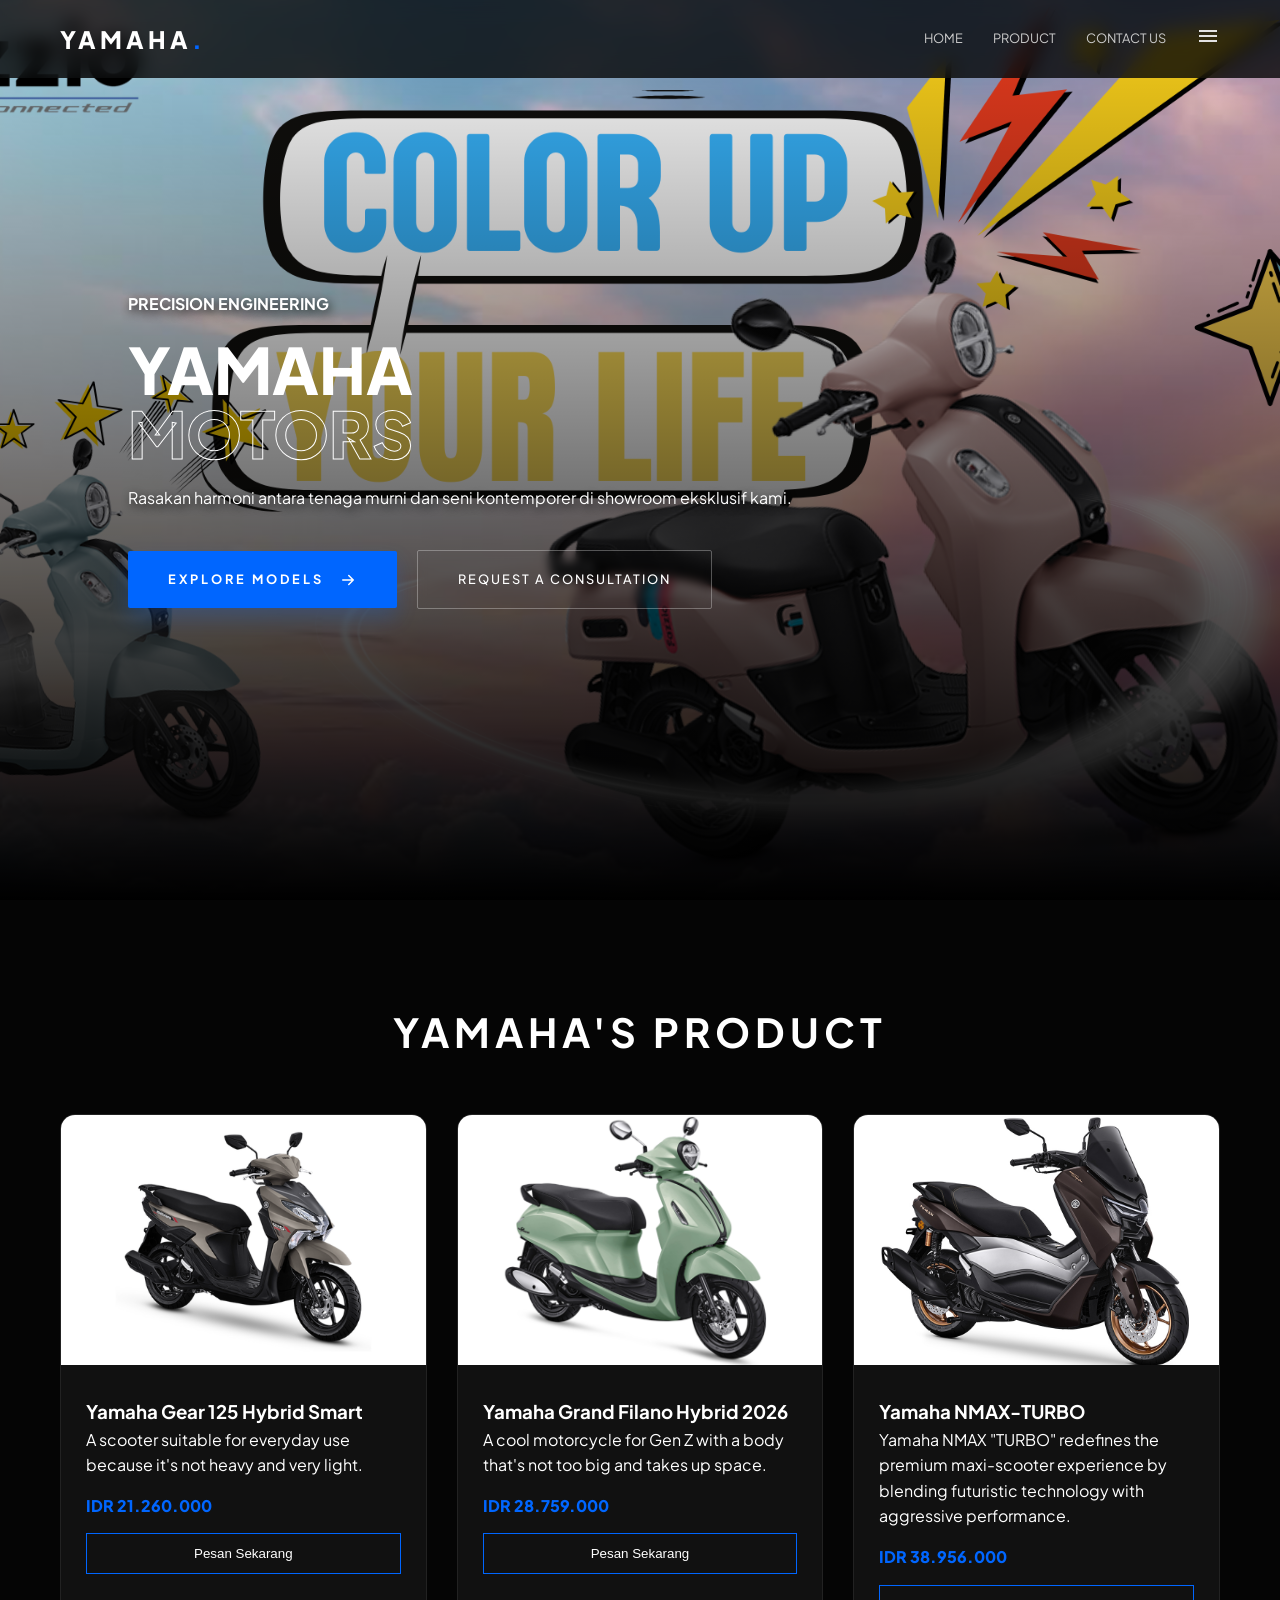
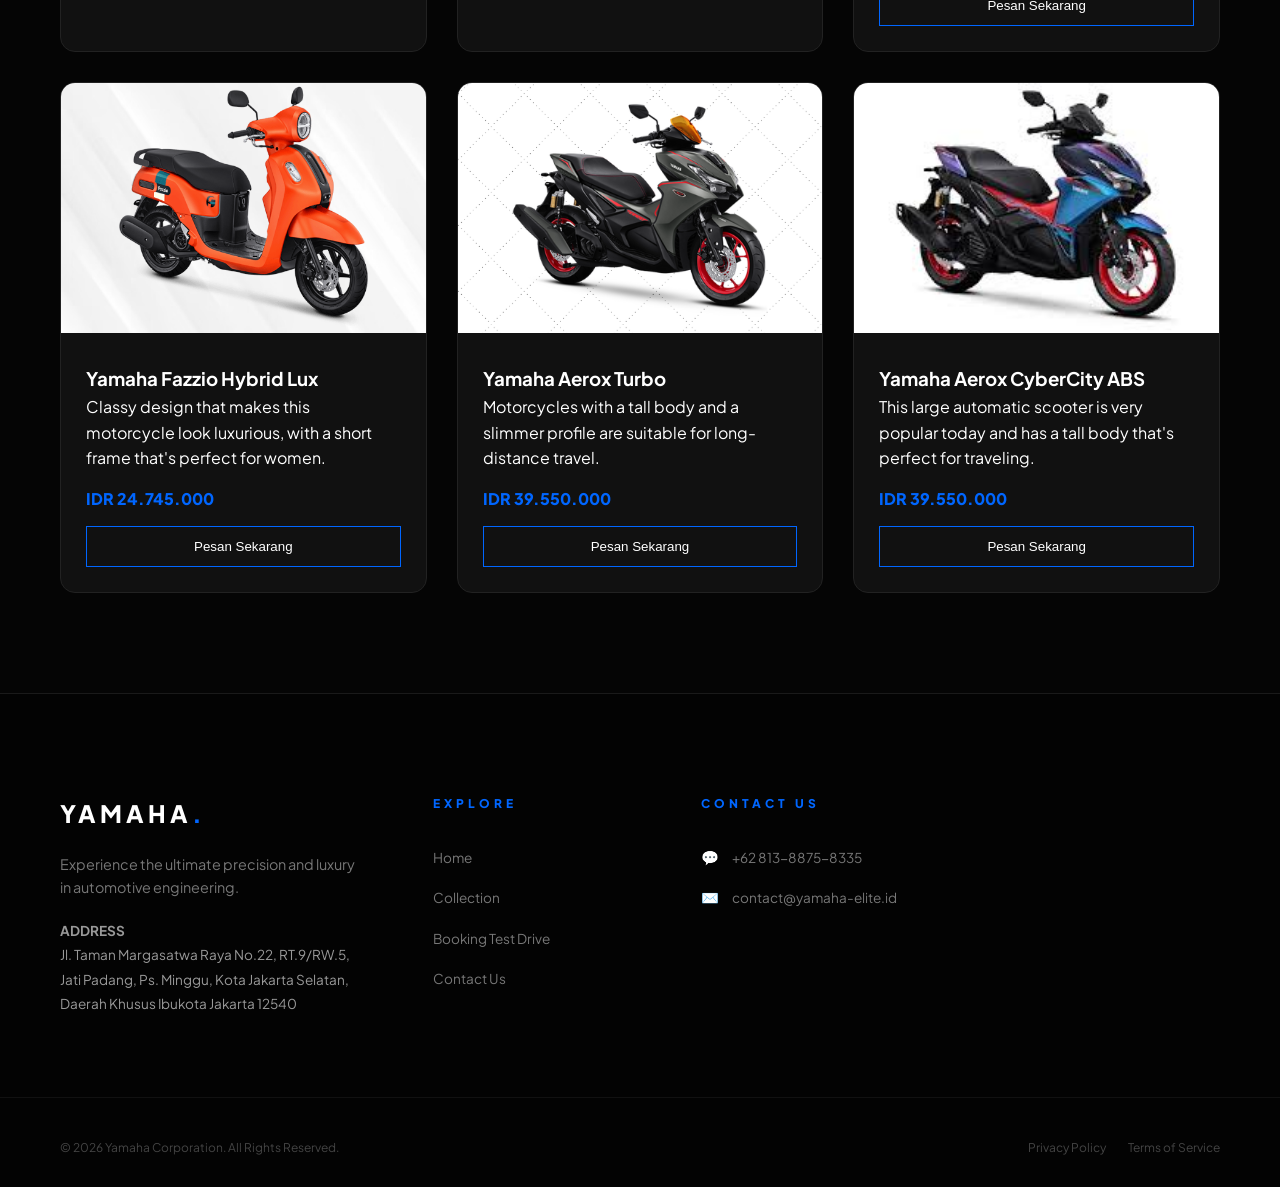
==== commit 48fb222b: "Add files via upload" ====
--- a/index.html
+++ b/index.html
@@ -20,7 +20,6 @@
             <div class="logo">YAMAHA<span>.</span></div>
             <ul class="nav-links">         
                 <li class="hideOnMObile"><a href="#home">Home</a></li>
-                <li class="hideOnMObile"><a href="indek.html">About</a></li>
                 <li class="hideOnMObile"><a href="#catalog">Product</a></li>
                 <li class="hideOnMObile"><a href="https://linktr.ee/revsup">Contact Us</a></li>
                 <li class="hideOnDekstop" onclick = showSidebar()><a href="#"><svg xmlns="http://www.w3.org/2000/svg" height="24px" viewBox="0 -960 960 960" width="24px" fill="#e3e3e3"><path d="M120-240v-80h720v80H120Zm0-200v-80h720v80H120Zm0-200v-80h720v80H120Z"/></svg></a></li>
@@ -36,7 +35,6 @@
         <ul>
                 <li class="hideOnDekstop" onclick = hideSidebar()><a href="#"></a><svg xmlns="http://www.w3.org/2000/svg" height="24px" viewBox="0 -960 960 960" width="24px" fill="#e3e3e3"><path d="m256-200-56-56 224-224-224-224 56-56 224 224 224-224 56 56-224 224 224 224-56 56-224-224-224 224Z"/></svg><li>       
                 <li ><a href="#home">Home</a></li>
-                <li><a href="indek.html">About</a></li>
                 <li><a href="#catalog">Product</a></li>
                 <li><a href="https://linktr.ee/revsup">Contact Us</a></li>
         </ul>
@@ -104,7 +102,7 @@
                 </div>
                 <div class="card">
                     <div class="card-img">
-                        <img src="z gambar aset/fillano motar.jpeg" alt="yamaha Grand Fillano" title="YAMAHA Grand Fillano">
+                        <img src="z gambar aset/Motor Filano.jpeg" alt="yamaha Grand Fillano" title="YAMAHA Grand Fillano">
                     </div>
                     <div class="card-body">
                         <h3>Yamaha Grand Filano Hybrid 2026 </h3>
@@ -143,7 +141,7 @@
                 </div>
                 <div class="card">
                     <div class="card-img">
-                        <img src="z gambar aset/alpha-turbo.png" alt="Aerox Turbo" title="Yamaha Aerox Turbo">
+                        <img src="z gambar aset/aerox turbo mantap.png" alt="Aerox Turbo" title="Yamaha Aerox Turbo">
                     </div>
                     <div class="card-body">
                         <h3>Yamaha Aerox Turbo</h3>
@@ -156,7 +154,7 @@
                 </div>
                 <div class="card">
                     <div class="card-img">
-                        <img src="z gambar aset/Aerox Turbo Alpha.webp" alt="MT-09">
+                        <img src="z gambar aset/erok cyber.jpeg" alt="MT-09">
                     </div>
                     <div class="card-body">
                         <h3>Yamaha Aerox CyberCity ABS</h3>
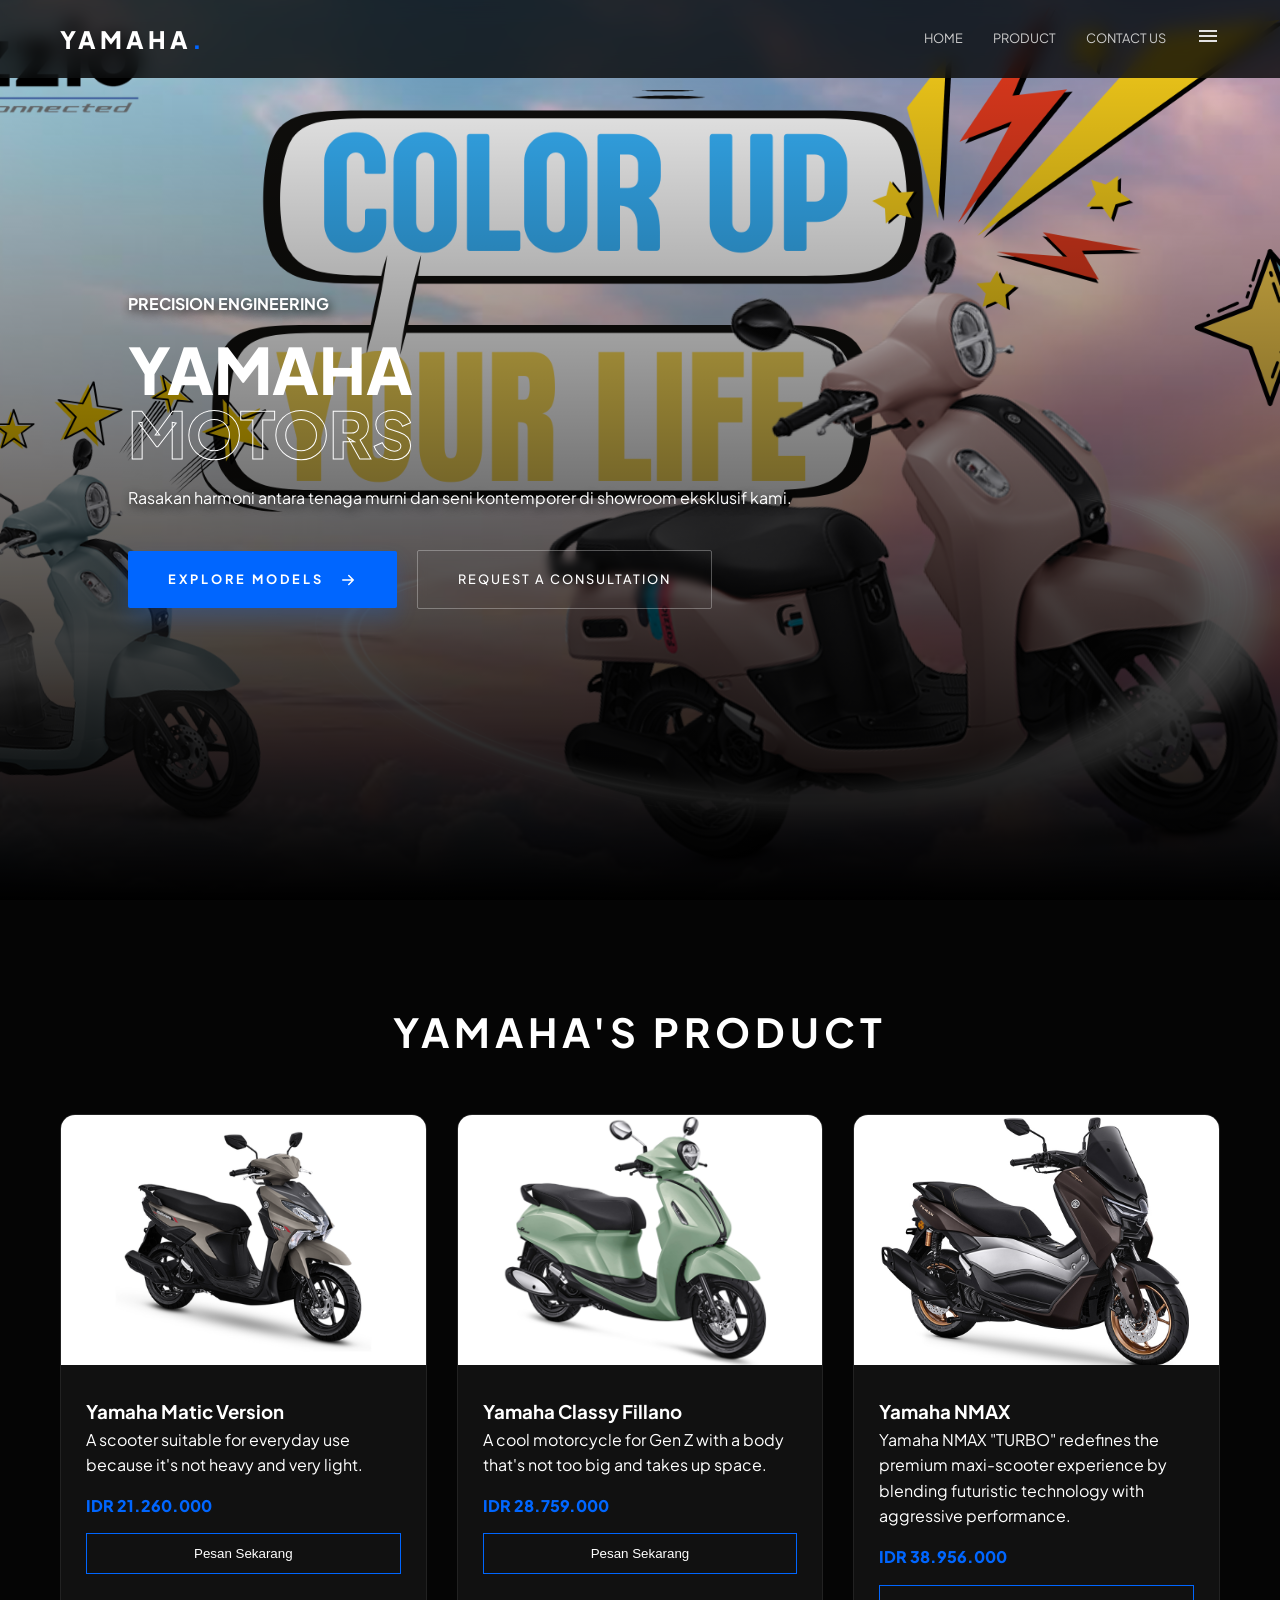
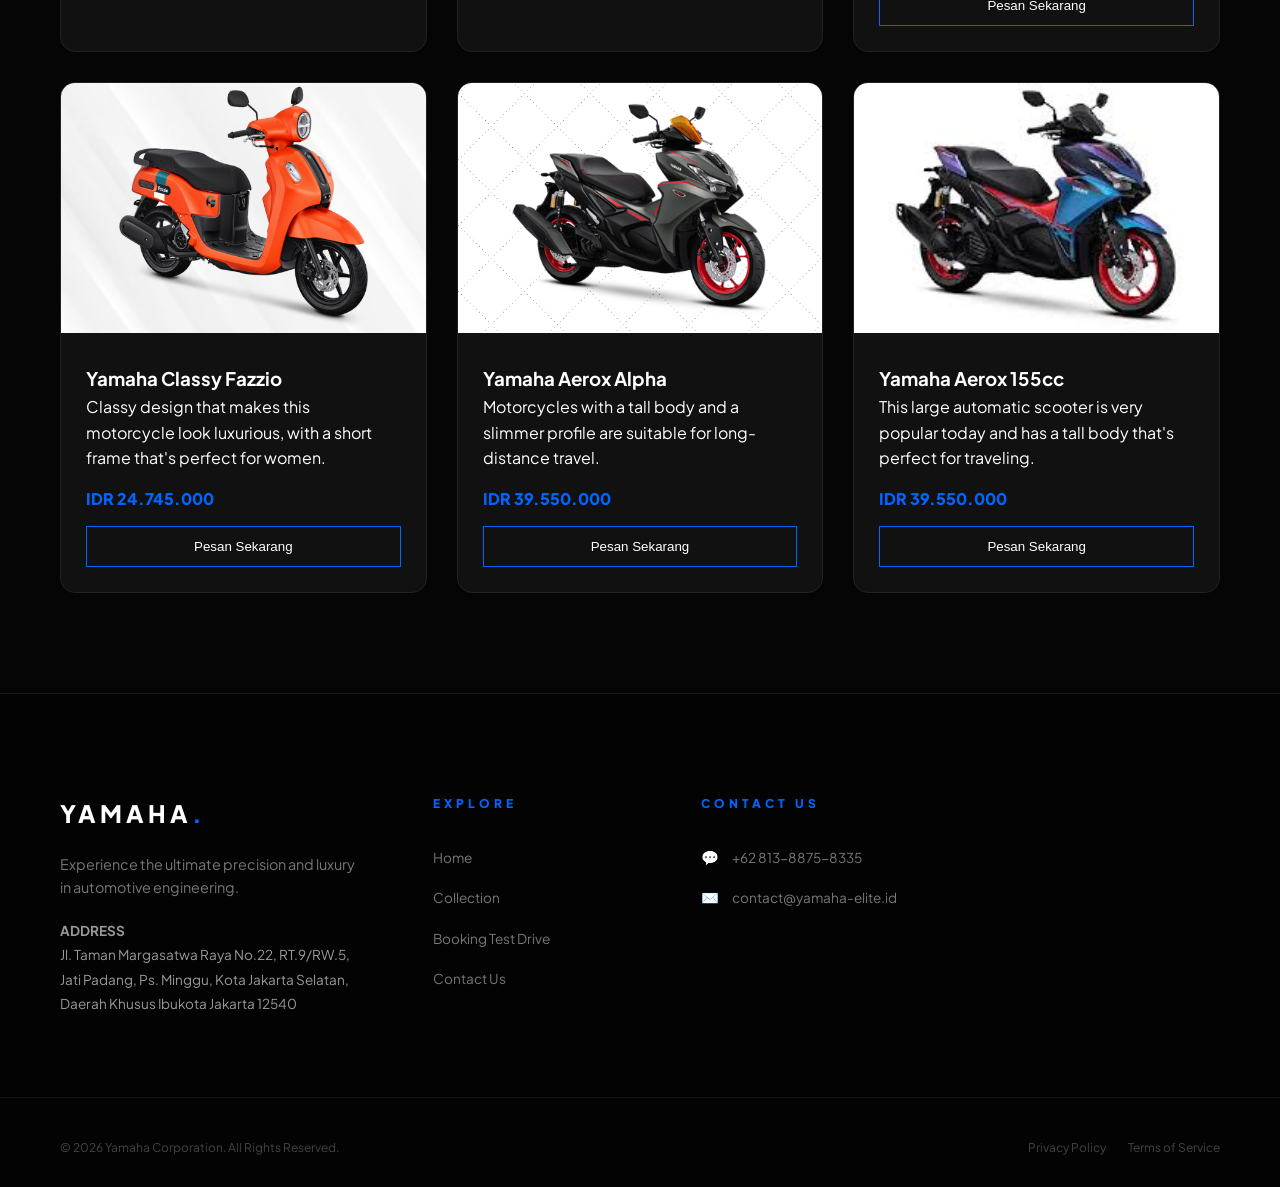
==== commit ae1b298a: "Add files via upload" ====
--- a/index.html
+++ b/index.html
@@ -11,7 +11,7 @@
   
 </head>
 <body>
-
+    
    <!-------------------------------------
     |          Navbar Web                |
     -------------------------------------->
@@ -41,6 +41,15 @@
             
     </nav>
 
+    <!---pop up 
+    <div id="posterModal" class="popup">
+        <div class="popup-modal">
+            <span class="close-btn">&times;</span>
+            <img src="z gambar aset/Brosur yamaha.jpeg" alt="Poster">
+        </div>
+    </div>
+-->
+
 
     <!---------------------------------------
     |          Tampilan Utama               |
@@ -54,6 +63,12 @@
        </div> 
         <div data-show="hidden" class="hero-overlay">
              <img src="z gambar aset/headline web.jpeg" alt="">
+       </div> 
+        <div data-show="hidden" class="hero-overlay">
+             <img src="z gambar aset/Headline web nmax.jpeg" alt="">
+       </div> 
+        <div data-show="hidden" class="hero-overlay">
+             <img src="z gambar aset/Headline fillano.jpeg" alt="">
        </div> 
         <div class="hero-content">
             <h4 class="tagline">PRECISION ENGINEERING</h4>
@@ -69,7 +84,7 @@
                         stroke-width="2" stroke-linecap="round" stroke-linejoin="round"/>
                     </svg>
                     </a>
-                <a href="https://forms.gle/PxFcBy1FNF5qsNrUA" class="btn-outline-cta">REQUEST A CONSULTATION</a>
+                <a href="https://wa.me/6281388758335" class="btn-outline-cta">REQUEST A CONSULTATION</a>
              </div>
         </div>
     </section>
@@ -91,10 +106,10 @@
                         <img src="z gambar aset/GEAR-125-ULTIMA-1.png" alt="yamaha GEAR-125-ULTIMA" title="YAMAHA GEAR-125-ULTIMA">
                     </div>
                     <div class="card-body">
-                        <h3>Yamaha Gear 125 Hybrid Smart</h3>
+                        <h3>Yamaha Matic Version</h3>
                         <p>A scooter suitable for everyday use because it's not heavy and very light.</p>
                         <span class="price">IDR 21.260.000</span>
-                      <form action="https://forms.gle/PxFcBy1FNF5qsNrUA">
+                      <form action="https://wa.me/6281388758335">
                         <button class="btn-buy" type="submit">Pesan Sekarang</button>
                       </form>
                         
@@ -105,10 +120,10 @@
                         <img src="z gambar aset/Motor Filano.jpeg" alt="yamaha Grand Fillano" title="YAMAHA Grand Fillano">
                     </div>
                     <div class="card-body">
-                        <h3>Yamaha Grand Filano Hybrid 2026 </h3>
+                        <h3>Yamaha Classy Fillano </h3>
                         <p>A cool motorcycle for Gen Z with a body that's not too big and takes up space.</p>
                         <span class="price">IDR 28.759.000</span>
-                        <form action="https://forms.gle/PxFcBy1FNF5qsNrUA">
+                        <form action="https://wa.me/6281388758335">
                             <button class="btn-buy" type="submit">Pesan Sekarang</button>
                         </form>
                     </div>
@@ -118,10 +133,10 @@
                         <img src="z gambar aset/NMAX-TURBO-TECHMAX.jpg" alt="Yamaha NMAX-TURBO-TECHMAX" title="YAMAHA NMAX-TURBO-TECHMAX">
                     </div>
                     <div class="card-body">
-                        <h3>Yamaha NMAX-TURBO</h3>
+                        <h3>Yamaha NMAX</h3>
                         <p>Yamaha NMAX "TURBO" redefines the premium maxi-scooter experience by blending futuristic technology with aggressive performance.</p>
                         <span class="price">IDR 38.956.000</span>
-                        <form action="https://forms.gle/PxFcBy1FNF5qsNrUA">
+                        <form action="https://wa.me/6281388758335">
                             <button class="btn-buy">Pesan Sekarang</button>
                         </form>
                     </div>
@@ -131,10 +146,10 @@
                         <img src="z gambar aset/Faz-Neo-2.png" alt="MT-09">
                     </div>
                     <div class="card-body">
-                        <h3>Yamaha Fazzio Hybrid Lux </h3>
+                        <h3>Yamaha Classy Fazzio </h3>
                         <p>Classy design that makes this motorcycle look luxurious, with a short frame that's perfect for women. </p>
                         <span class="price">IDR 24.745.000</span>
-                    <form action="https://forms.gle/PxFcBy1FNF5qsNrUA">
+                    <form action="https://wa.me/6281388758335">
                         <button class="btn-buy">Pesan Sekarang</button>
                     </form>
                     </div>
@@ -144,10 +159,10 @@
                         <img src="z gambar aset/aerox turbo mantap.png" alt="Aerox Turbo" title="Yamaha Aerox Turbo">
                     </div>
                     <div class="card-body">
-                        <h3>Yamaha Aerox Turbo</h3>
+                        <h3>Yamaha Aerox Alpha</h3>
                         <p>Motorcycles with a tall body and a slimmer profile are suitable for long-distance travel.</p>
                         <span class="price">IDR 39.550.000</span>
-                      <form action="https://forms.gle/PxFcBy1FNF5qsNrUA">  
+                      <form action="https://wa.me/6281388758335">  
                         <button class="btn-buy">Pesan Sekarang</button>
                       </form>
                     </div>
@@ -157,10 +172,10 @@
                         <img src="z gambar aset/erok cyber.jpeg" alt="MT-09">
                     </div>
                     <div class="card-body">
-                        <h3>Yamaha Aerox CyberCity ABS</h3>
+                        <h3>Yamaha Aerox 155cc</h3>
                         <p>This large automatic scooter is very popular today and has a tall body that's perfect for traveling.</p>
                         <span class="price">IDR 39.550.000</span>
-                       <form action="https://www.yamaha-motor.co.id/product/aerox-alpha/">
+                       <form action="https://wa.me/6281388758335">
                         <button class="btn-buy">Pesan Sekarang</button>
                         </form>
                     </div>
@@ -208,7 +223,7 @@
                 </li>
                 <li>
                     <span class="icon">✉️</span>
-                    <a href="mailto:contact@yamaha-elite.id">contact@yamaha-elite.id</a>
+                    <a href="revsup8@gmail.com">contact@yamaha-elite.id</a>
                 </li>
             </ul>
         </div> 
--- a/style.css
+++ b/style.css
@@ -20,7 +20,7 @@
 
 
 /* Tablets */
-@media  (max-width: 480px){
+@media  (max-width: 440px){
    .hideOnMObile {
         display: none;
    }
@@ -303,6 +303,62 @@
 }
 
 
+/* bentar 
+.popup {
+    display: none;
+    position: fixed;
+    z-index: 999;
+    left: 0;
+    top: 0;
+    width: 100%;
+    height: 100%;
+    background-color: rgba(0,0,0,0.7);
+}
+
+.popup-modal {
+    position: relative;
+    margin: 5%;
+    padding: 0;
+    width: 50%;
+    max-width: 500px;
+    animation: fadeIn 0.5s;
+}
+
+.popup-modal img {
+    width: 1098px;
+    display: block;
+    margin-left: 85%;
+}
+
+.close-btn {
+    position: absolute;
+    top:-10px;
+    right: -10px;
+    background: #111;
+    color: white;
+    font-size: 28px;
+    font-weight: bold;
+    width: 35px;
+    height: 35px;
+    line-height: 35px;
+    text-align: center;
+    border-radius: 50%;
+    cursor: pointer;
+}
+
+@keyframes fadeIn {
+    from {
+        opacity: 0; 
+        transform: translateY(-20px);}
+    to {
+        opacity: 1;
+        transform: translateY(0);
+    }
+}
+
+
+
+
 /******************
     Catalog Area
 *******************/
@@ -448,8 +504,6 @@
     line-height: 1.8;
 }
 
-
-
 /* Links & Lists */
 .footer-links, .contact-list {
     list-style: none;
